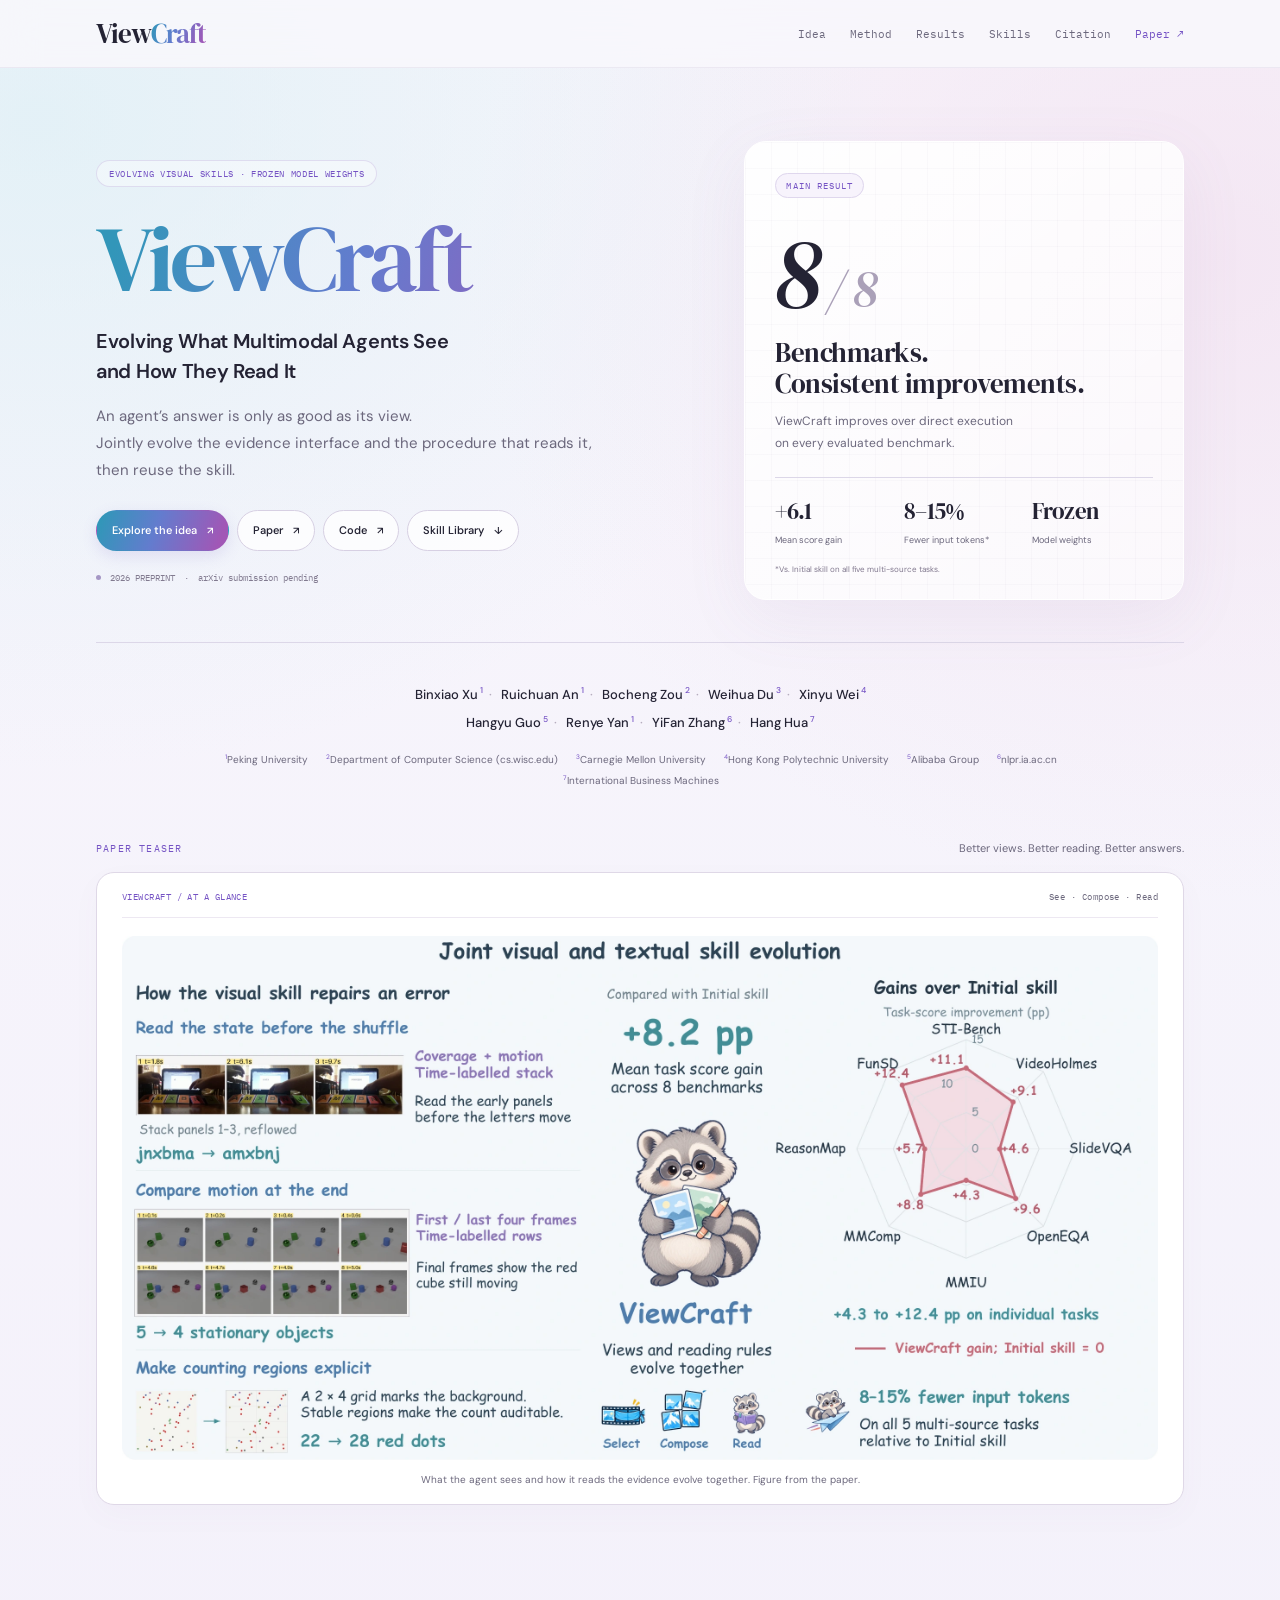
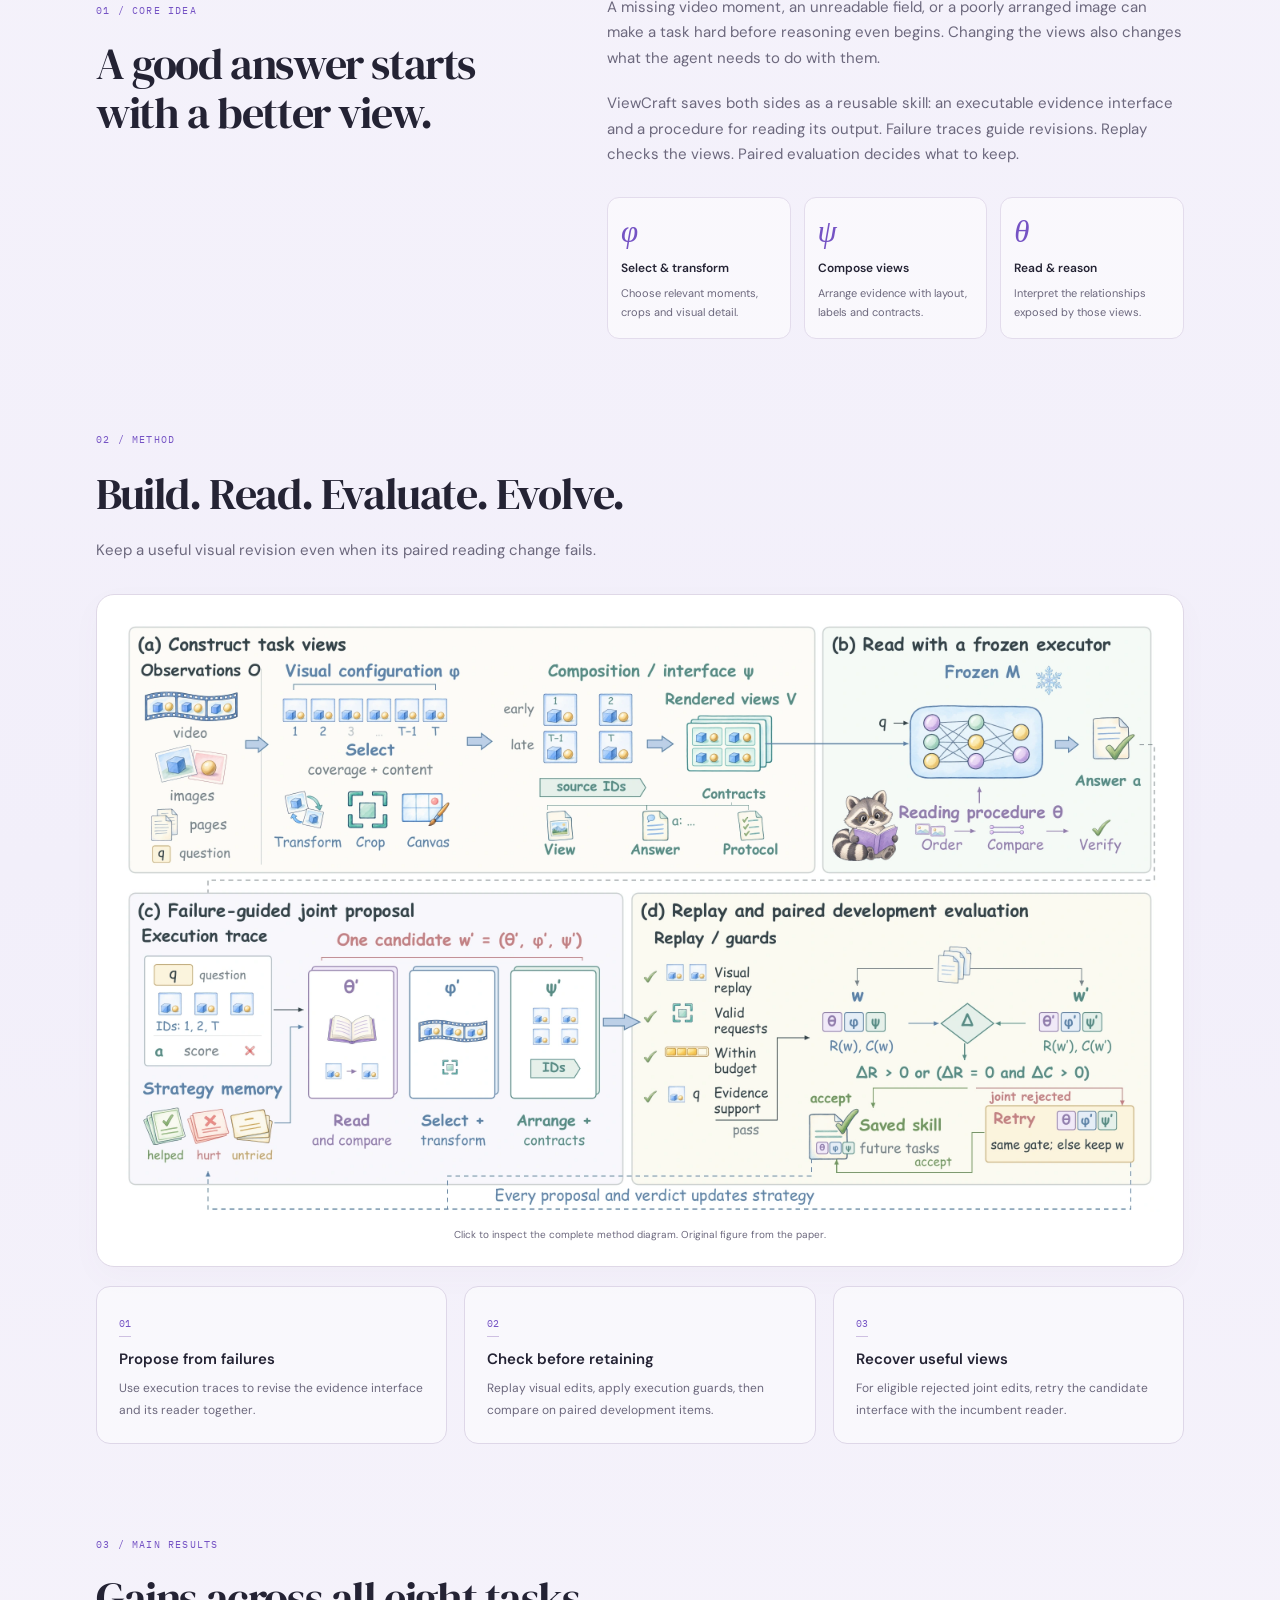
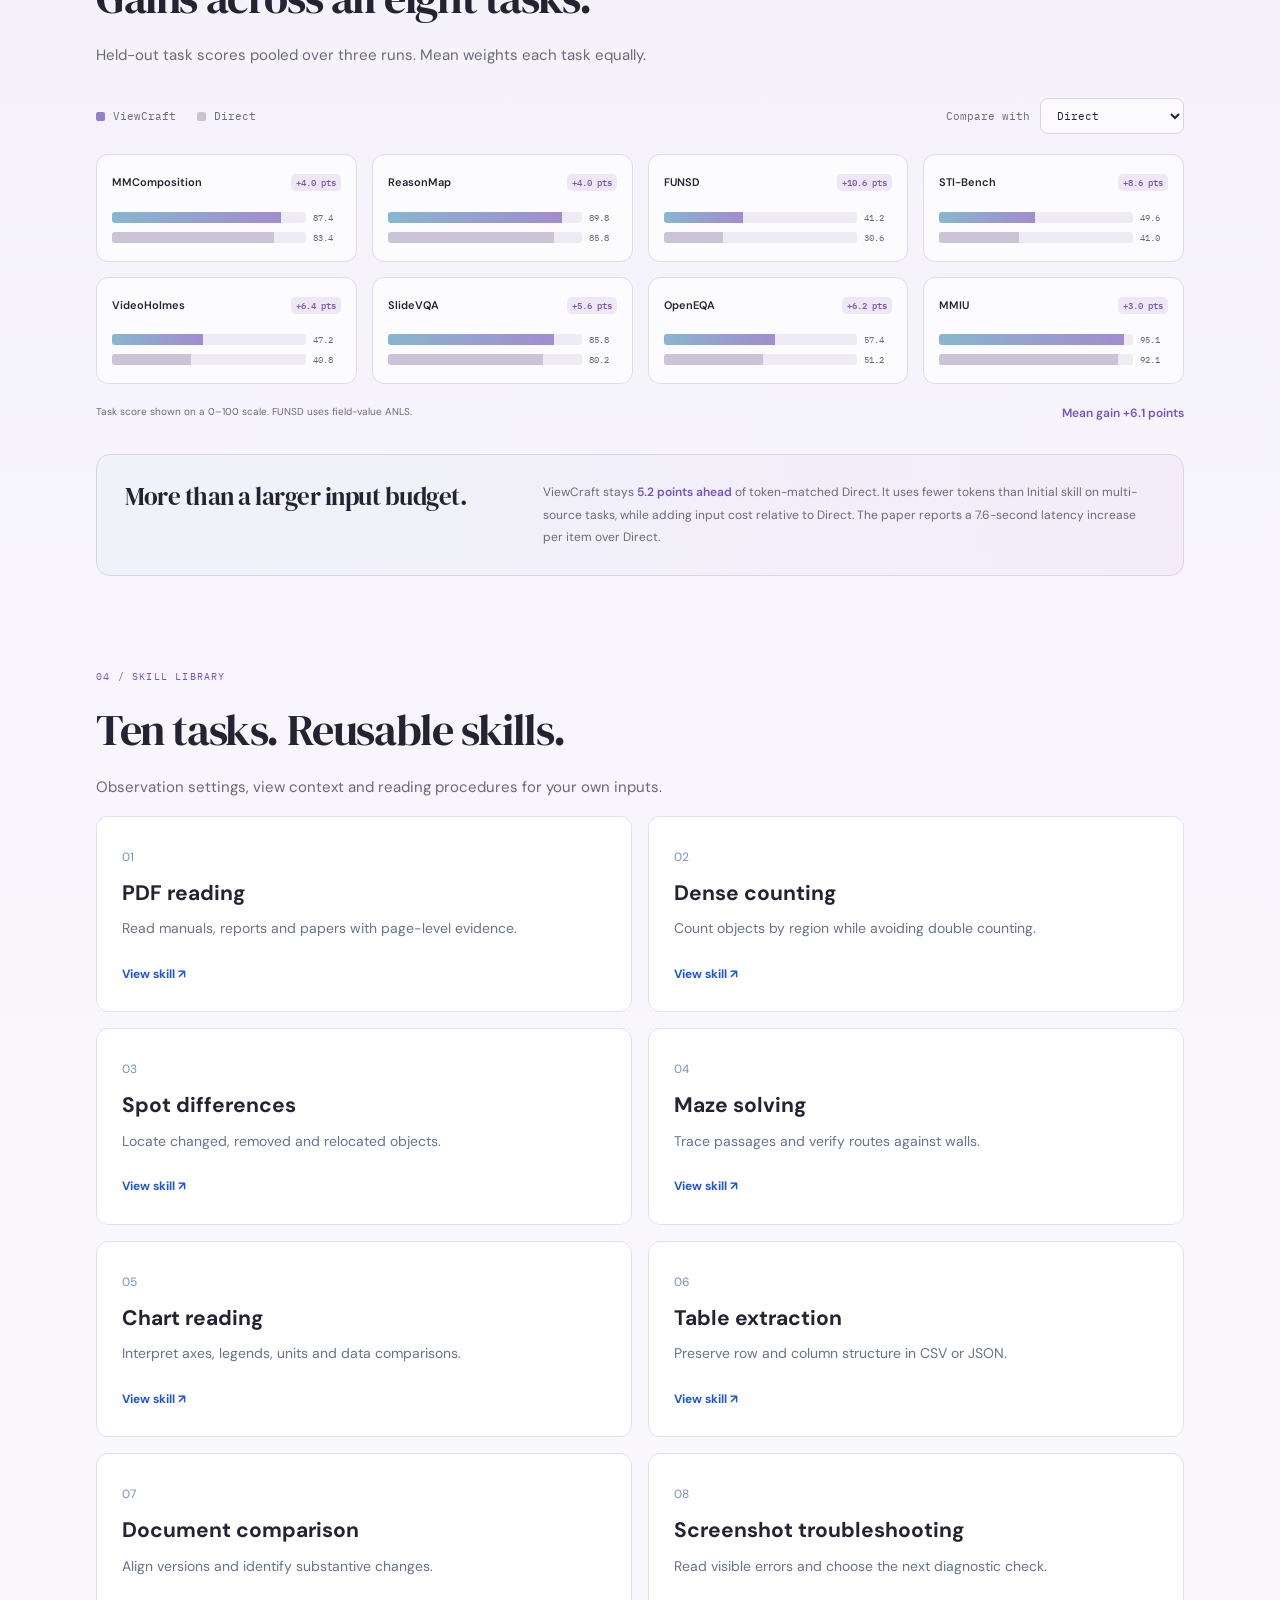
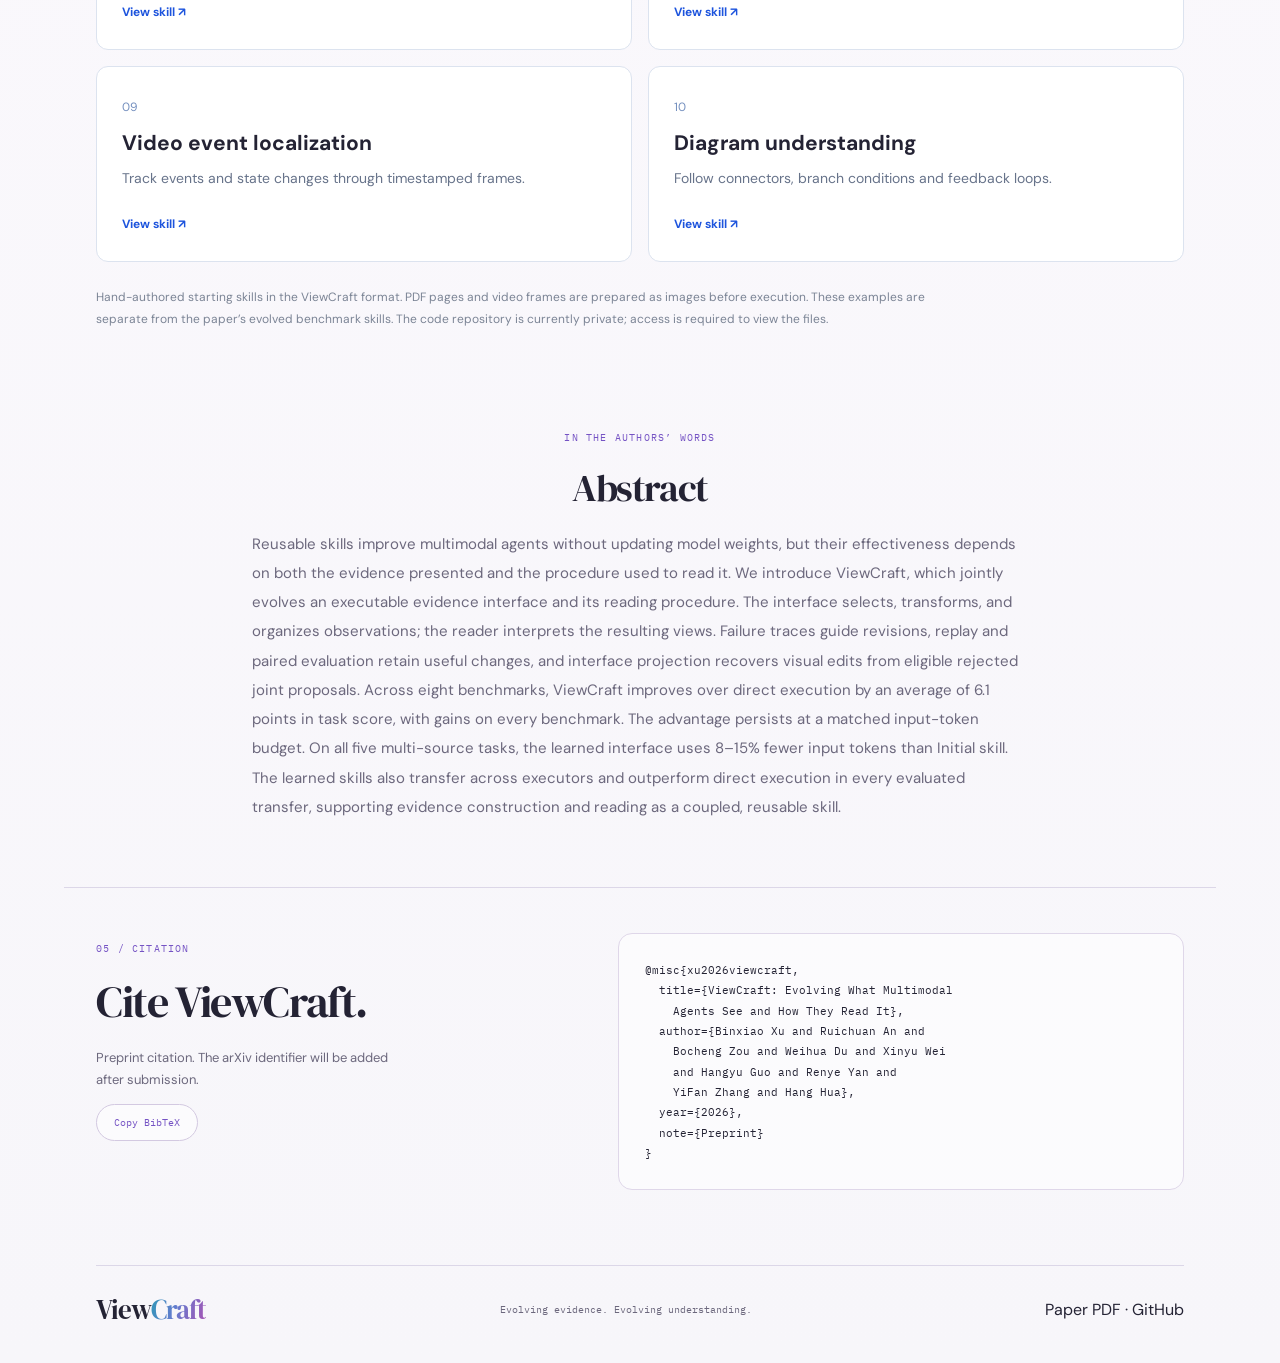
==== website/index.html @ 78773e45 "Refresh project presentation and curate the practical skill library" ====
<!doctype html>
<html lang="en">
<head>
<meta charset="utf-8"><meta name="viewport" content="width=device-width,initial-scale=1">
<title>ViewCraft · Evolving what agents see</title>
<meta name="description" content="ViewCraft jointly evolves visual evidence interfaces and reading procedures for multimodal agents, without updating model weights.">
<link rel="icon" href="data:image/svg+xml,%3Csvg xmlns='http://www.w3.org/2000/svg' viewBox='0 0 64 64'%3E%3Crect width='64' height='64' rx='16' fill='%231d54dd'/%3E%3Cpath d='M15 20l17 27 17-27M23 20l9 14 9-14' fill='none' stroke='white' stroke-width='5'/%3E%3C/svg%3E">
<link rel="stylesheet" href="style.css">
<link rel="canonical" href="https://little-fridge.github.io/ViewCraft-page/">
<meta property="og:title" content="ViewCraft: Evolving What Multimodal Agents See and How They Read It">
<meta property="og:description" content="Jointly evolve visual evidence and reading procedures for frozen multimodal agents.">
<meta property="og:image" content="https://little-fridge.github.io/ViewCraft-page/assets/overview.webp">
</head>
<body>
<header><div class="nav-inner"><a class="wordmark" href="#" aria-label="ViewCraft home">View<span>Craft</span></a><nav aria-label="Main navigation"><a href="#idea">Idea</a><a href="#method">Method</a><a href="#results">Results</a><a href="#skills">Skills</a><a href="#citation">Citation</a><a class="nav-paper" href="assets/ViewCraft.pdf">Paper ↗</a></nav></div></header>
<main>
<section class="hero">
<div class="hero-grid"><div class="hero-intro">
<div class="hero-tag">EVOLVING VISUAL SKILLS · FROZEN MODEL WEIGHTS</div>
<h1>ViewCraft</h1>
<p class="hero-title">Evolving What Multimodal Agents See<br> and How They Read It</p>
<p class="hero-copy">An agent’s answer is only as good as its view.<br> Jointly evolve the evidence interface and the procedure that reads it, then reuse the skill.</p>
<div class="actions"><a class="primary" href="#idea">Explore the idea <span>↗</span></a><a href="assets/ViewCraft.pdf">Paper <span>↗</span></a><a href="https://github.com/Little-Fridge/ViewCraft">Code <span>↗</span></a><a href="#skills">Skill Library <span>↓</span></a></div>
<div class="preprint-note"><span></span> 2026 PREPRINT <i>·</i> arXiv submission pending</div>
</div><aside class="hero-result" aria-label="Main result">
<span class="result-pill">MAIN RESULT</span><div class="big-result">8<span>/ 8</span></div><h2>Benchmarks.<br> Consistent improvements.</h2><p>ViewCraft improves over direct execution<br> on every evaluated benchmark.</p><div class="hero-stats"><div><strong>+6.1</strong><span>Mean score gain</span></div><div><strong>8–15%</strong><span>Fewer input tokens*</span></div><div><strong>Frozen</strong><span>Model weights</span></div></div><small>*Vs. Initial skill on all five multi-source tasks.</small></aside></div>
<div class="author-block"><div class="authors">Binxiao Xu<sup>1</sup><span>·</span> Ruichuan An<sup>1</sup><span>·</span> Bocheng Zou<sup>2</sup><span>·</span> Weihua Du<sup>3</sup><span>·</span> Xinyu Wei<sup>4</sup><br> Hangyu Guo<sup>5</sup><span>·</span> Renye Yan<sup>1</sup><span>·</span> YiFan Zhang<sup>6</sup><span>·</span> Hang Hua<sup>7</sup></div>
<div class="affiliations"><span><sup>1</sup>Peking University</span><span><sup>2</sup>Department of Computer Science (cs.wisc.edu)</span><span><sup>3</sup>Carnegie Mellon University</span><span><sup>4</sup>Hong Kong Polytechnic University</span><span><sup>5</sup>Alibaba Group</span><span><sup>6</sup>nlpr.ia.ac.cn</span><span><sup>7</sup>International Business Machines</span></div>
</div>
<div class="teaser-heading"><span class="eyebrow">PAPER TEASER</span><span>Better views. Better reading. Better answers.</span></div>
<figure class="hero-figure"><div class="figure-bar"><span class="figure-label">VIEWCRAFT / AT A GLANCE</span><span>See · Compose · Read</span></div><img src="assets/overview.webp" width="2400" height="1214" alt="ViewCraft overview: temporal frame selection, motion comparison and counting grids, with gains across eight benchmarks"><figcaption>What the agent sees and how it reads the evidence evolve together. Figure from the paper.</figcaption></figure>
</section>
<section id="idea" class="idea section"><div class="section-heading"><span class="eyebrow">01 / Core idea</span><h2>A good answer starts<br> with a better view.</h2></div><div class="idea-body"><p>A missing video moment, an unreadable field, or a poorly arranged image can make a task hard before reasoning even begins. Changing the views also changes what the agent needs to do with them.</p><p>ViewCraft saves both sides as a reusable skill: an executable evidence interface and a procedure for reading its output. Failure traces guide revisions. Replay checks the views. Paired evaluation decides what to keep.</p><div class="components"><div><b>φ</b><h3>Select & transform</h3><p>Choose relevant moments, crops and visual detail.</p></div><div><b>ψ</b><h3>Compose views</h3><p>Arrange evidence with layout, labels and contracts.</p></div><div><b>θ</b><h3>Read & reason</h3><p>Interpret the relationships exposed by those views.</p></div></div></div></section>
<section id="method" class="section method"><div class="section-heading"><span class="eyebrow">02 / Method</span><h2>Build. Read. Evaluate. Evolve.</h2><p>Keep a useful visual revision even when its paired reading change fails.</p></div><figure class="paper-figure"><a href="assets/method.webp" target="_blank" rel="noopener" aria-label="Open method diagram at full resolution"><img loading="lazy" src="assets/method.webp" alt="ViewCraft pipeline: evidence construction, frozen executor, failure-guided proposals, replay screening, paired evaluation and interface projection"></a><figcaption>Click to inspect the complete method diagram. Original figure from the paper.</figcaption></figure><div class="method-notes"><div><span>01</span><h3>Propose from failures</h3><p>Use execution traces to revise the evidence interface and its reader together.</p></div><div><span>02</span><h3>Check before retaining</h3><p>Replay visual edits, apply execution guards, then compare on paired development items.</p></div><div><span>03</span><h3>Recover useful views</h3><p>For eligible rejected joint edits, retry the candidate interface with the incumbent reader.</p></div></div></section>
<section id="results" class="results section"><div class="section-heading"><span class="eyebrow">03 / Main results</span><h2>Gains across all eight tasks.</h2><p>Held-out task scores pooled over three runs. Mean weights each task equally.</p></div><div class="result-toolbar"><div class="legend"><span class="blue"></span>ViewCraft<span class="gray"></span><span id="legend-baseline">Direct</span></div><label>Compare with <select id="baseline"><option value="direct">Direct</option><option value="initial">Initial skill</option><option value="text">Text-only</option><option value="interface">Interface-only</option></select></label></div><div id="chart" class="chart" aria-label="Benchmark task-score comparison"></div><div class="results-foot"><span>Task score shown on a 0–100 scale. FUNSD uses field-value ANLS.</span><strong id="mean-gain">Mean gain +6.1 points</strong></div><div class="takeaway"><h3>More than a larger input budget.</h3><p>ViewCraft stays <b>5.2 points ahead</b> of token-matched Direct. It uses fewer tokens than Initial skill on multi-source tasks, while adding input cost relative to Direct. The paper reports a 7.6-second latency increase per item over Direct.</p></div></section>
<section id="skills" class="section"><div class="section-heading"><span class="eyebrow">04 / Skill library</span><h2>Ten tasks. Reusable skills.</h2><p>Observation settings, view context and reading procedures for your own inputs.</p></div><div class="skill-grid"><a class="skill-card" href="https://github.com/Little-Fridge/ViewCraft/tree/main/skill-library/pdf-reading"><span>01</span><h3>PDF reading</h3><p>Read manuals, reports and papers with page-level evidence.</p><b>View skill ↗</b></a><a class="skill-card" href="https://github.com/Little-Fridge/ViewCraft/tree/main/skill-library/dense-counting"><span>02</span><h3>Dense counting</h3><p>Count objects by region while avoiding double counting.</p><b>View skill ↗</b></a><a class="skill-card" href="https://github.com/Little-Fridge/ViewCraft/tree/main/skill-library/spot-differences"><span>03</span><h3>Spot differences</h3><p>Locate changed, removed and relocated objects.</p><b>View skill ↗</b></a><a class="skill-card" href="https://github.com/Little-Fridge/ViewCraft/tree/main/skill-library/maze-solving"><span>04</span><h3>Maze solving</h3><p>Trace passages and verify routes against walls.</p><b>View skill ↗</b></a><a class="skill-card" href="https://github.com/Little-Fridge/ViewCraft/tree/main/skill-library/chart-reading"><span>05</span><h3>Chart reading</h3><p>Interpret axes, legends, units and data comparisons.</p><b>View skill ↗</b></a><a class="skill-card" href="https://github.com/Little-Fridge/ViewCraft/tree/main/skill-library/table-extraction"><span>06</span><h3>Table extraction</h3><p>Preserve row and column structure in CSV or JSON.</p><b>View skill ↗</b></a><a class="skill-card" href="https://github.com/Little-Fridge/ViewCraft/tree/main/skill-library/document-comparison"><span>07</span><h3>Document comparison</h3><p>Align versions and identify substantive changes.</p><b>View skill ↗</b></a><a class="skill-card" href="https://github.com/Little-Fridge/ViewCraft/tree/main/skill-library/screenshot-troubleshooting"><span>08</span><h3>Screenshot troubleshooting</h3><p>Read visible errors and choose the next diagnostic check.</p><b>View skill ↗</b></a><a class="skill-card" href="https://github.com/Little-Fridge/ViewCraft/tree/main/skill-library/video-event-localization"><span>09</span><h3>Video event localization</h3><p>Track events and state changes through timestamped frames.</p><b>View skill ↗</b></a><a class="skill-card" href="https://github.com/Little-Fridge/ViewCraft/tree/main/skill-library/diagram-understanding"><span>10</span><h3>Diagram understanding</h3><p>Follow connectors, branch conditions and feedback loops.</p><b>View skill ↗</b></a></div><p class="library-note">Hand-authored starting skills in the ViewCraft format. PDF pages and video frames are prepared as images before execution. These examples are separate from the paper’s evolved benchmark skills. The code repository is currently private; access is required to view the files.</p></section>
<section class="abstract-section section"><span class="eyebrow">In the authors’ words</span><h2>Abstract</h2><p>Reusable skills improve multimodal agents without updating model weights, but their effectiveness depends on both the evidence presented and the procedure used to read it. We introduce ViewCraft, which jointly evolves an executable evidence interface and its reading procedure. The interface selects, transforms, and organizes observations; the reader interprets the resulting views. Failure traces guide revisions, replay and paired evaluation retain useful changes, and interface projection recovers visual edits from eligible rejected joint proposals. Across eight benchmarks, ViewCraft improves over direct execution by an average of 6.1 points in task score, with gains on every benchmark. The advantage persists at a matched input-token budget. On all five multi-source tasks, the learned interface uses 8–15% fewer input tokens than Initial skill. The learned skills also transfer across executors and outperform direct execution in every evaluated transfer, supporting evidence construction and reading as a coupled, reusable skill.</p></section>
<section id="citation" class="citation section"><div><span class="eyebrow">05 / Citation</span><h2>Cite ViewCraft.</h2><p>Preprint citation. The arXiv identifier will be added after submission.</p><button id="copy-citation">Copy BibTeX</button><span id="copy-status" role="status"></span></div><pre id="bibtex">@misc{xu2026viewcraft,
  title={ViewCraft: Evolving What Multimodal
    Agents See and How They Read It},
  author={Binxiao Xu and Ruichuan An and
    Bocheng Zou and Weihua Du and Xinyu Wei
    and Hangyu Guo and Renye Yan and
    YiFan Zhang and Hang Hua},
  year={2026},
  note={Preprint}
}</pre></section>
</main><footer><a class="wordmark" href="#">View<span>Craft</span></a><p>Evolving evidence. Evolving understanding.</p><div><a href="assets/ViewCraft.pdf">Paper PDF</a> · <a href="https://github.com/Little-Fridge/ViewCraft">GitHub</a></div></footer>
<script src="script.js"></script>
</body></html>
---- website/style.css ----
@import url('https://fonts.googleapis.com/css2?family=DM+Sans:wght@400;450;500;550;600;650;700&family=DM+Serif+Display:ital@0;1&family=IBM+Plex+Mono:wght@400;500&display=swap');
:root{--ink:#242334;--muted:#6c687d;--blue:#7553c4;--line:#dcd7e8;--teal:#347d76;--serif:'DM Serif Display',Georgia,serif;--mono:'IBM Plex Mono',monospace;--gradient:linear-gradient(110deg,#3296b9 5%,#637cce 45%,#a157b6 92%)}
*{box-sizing:border-box}html{scroll-behavior:smooth;scroll-padding-top:95px}body{margin:0;color:var(--ink);font-family:'DM Sans',sans-serif;font-size:16px;line-height:1.7;background:radial-gradient(ellipse 850px 650px at 3% 120px,#dceff5bb,transparent),radial-gradient(ellipse 750px 640px at 95% 260px,#f2e1f0bb,transparent),linear-gradient(180deg,#f8f6fc,#f2effa 40%,#faf8fc 75%,#f7f6fa)}a{color:inherit;text-decoration:none}button,select{font:inherit}a,button,select{-webkit-tap-highlight-color:transparent}a:focus-visible,button:focus-visible,select:focus-visible{outline:3px solid #7553c4;outline-offset:5px}header{position:sticky;top:0;z-index:10;border-bottom:1px solid #dcd7e875;background:#f9f7fcdd;backdrop-filter:blur(18px)}.nav-inner{max-width:1152px;padding:15px 32px;margin:auto;display:flex;align-items:center;justify-content:space-between}.wordmark{font:27px var(--serif);letter-spacing:-1px;white-space:nowrap}.wordmark span{background:var(--gradient);background-clip:text;-webkit-background-clip:text;color:transparent}nav{display:flex;gap:24px;font:11px var(--mono);color:var(--muted)}nav a:hover{color:var(--blue)}.nav-paper{color:var(--blue)}main{max-width:1152px;margin:auto}.hero{padding:73px 32px 0}.hero-grid{display:grid;grid-template-columns:1.35fr 1fr;align-items:center;gap:55px}.hero-tag,.eyebrow,.label{font:10px var(--mono);letter-spacing:.12em;color:var(--blue);text-transform:uppercase}.hero-tag{display:inline-block;border:1px solid #baa9d958;border-radius:20px;padding:7px 12px;background:#fff6;letter-spacing:.075em;font-size:9px}h1{font:clamp(67px,7.3vw,101px)/1.04 var(--serif);letter-spacing:-4px;margin:23px 0 19px;background:var(--gradient);background-clip:text;-webkit-background-clip:text;color:transparent}h2{font-family:var(--serif);font-weight:400;line-height:1.13;font-size:44px;letter-spacing:-1.4px;margin:17px 0 20px}h3{line-height:1.35}.hero-title{font-size:20px;font-weight:600;line-height:1.5;margin:0 0 17px;letter-spacing:-.3px}.hero-copy{color:var(--muted);font-size:15px;line-height:1.8;margin:0;max-width:520px}.actions{display:flex;gap:8px;flex-wrap:wrap;margin:26px 0 21px}.actions>*{display:flex;align-items:center;gap:10px;font-size:11px;font-weight:550;padding:10px 15px;border:1px solid #d7d0e3;border-radius:30px;background:#fffc;transition:transform .2s,box-shadow .2s}.actions>a:hover{transform:translateY(-2px);box-shadow:0 5px 16px #71618b15}.actions .primary{background:var(--gradient);color:white;border-color:transparent;box-shadow:0 5px 15px #7b6ac729}.actions span{font-size:10px}.actions button:disabled{background:#302d3b;color:#e3dfe8;border-color:#302d3b;cursor:default}.actions button span{color:#b9b2c5;font-size:9px}.preprint-note{font:9px var(--mono);color:#827b90;display:flex;gap:9px;align-items:center}.preprint-note>span{width:5px;height:5px;border-radius:50%;background:#a597c5}.preprint-note i{font-style:normal}.hero-result{border:1px solid #fff;border-radius:22px;background:linear-gradient(145deg,#fffffff5,#ffffffa3);box-shadow:0 18px 65px #8871a514;padding:28px 30px 22px;position:relative;overflow:hidden}.hero-result:before{content:'';position:absolute;inset:0;background-image:linear-gradient(#85789909 1px,transparent 1px),linear-gradient(90deg,#85789909 1px,transparent 1px);background-size:26px 26px;pointer-events:none}.hero-result>*{position:relative}.result-pill{font:9px var(--mono);letter-spacing:.12em;border:1px solid #dfd7ed;border-radius:20px;padding:6px 10px;color:var(--blue);background:#f7f3fc}.big-result{font:italic 100px/1 var(--serif);letter-spacing:-7px;margin:25px 0 15px}.big-result span{font-size:53px;color:#aaa0b8;letter-spacing:-3px;margin-left:10px}.hero-result h2{font:400 27px/1.15 var(--serif);letter-spacing:-.5px;margin:0 0 12px}.hero-result>p{font-size:12px;line-height:1.8;color:var(--muted);margin:0 0 23px}.hero-stats{display:grid;grid-template-columns:repeat(3,1fr);border-top:1px solid var(--line);padding-top:17px;gap:8px}.hero-stats strong{display:block;font:23px var(--serif);letter-spacing:-.7px}.hero-stats span{font-size:9px;color:var(--muted);display:block;margin-top:7px;line-height:1.4}.hero-result small{display:block;color:#81788e;font-size:8px;margin-top:16px}.author-block{padding:38px 10px 26px;margin-top:42px;border-top:1px solid var(--line);text-align:center}.authors{font-size:13px;line-height:2.2;font-weight:500}.authors span{padding:0 6px;color:#b6adbf}.authors sup,sup{font-size:.65em;color:var(--blue);padding-left:2px}.affiliations{display:flex;justify-content:center;gap:3px 16px;flex-wrap:wrap;max-width:850px;margin:13px auto 0;font-size:10px;color:var(--muted);line-height:1.8}.teaser-heading{display:flex;justify-content:space-between;align-items:center;margin:23px 0 14px}.teaser-heading>span:last-child{font-size:11px;color:var(--muted)}figure{margin:0}.hero-figure,.paper-figure{background:#fff;border:1px solid #dfd8e7;border-radius:18px;padding:18px 25px 16px;box-shadow:0 10px 30px #77628708;overflow:hidden}.figure-bar{display:flex;justify-content:space-between;padding-bottom:15px;border-bottom:1px solid #ede8f2;font:9px var(--mono);letter-spacing:.05em;color:var(--muted)}.figure-label{color:var(--blue)}.hero-figure img{display:block;width:100%;height:auto;margin:18px 0 11px}figcaption{font-size:10px;line-height:1.7;color:var(--muted);text-align:center}.section{padding:85px 32px 0}.section-heading>p{font-size:15px;color:var(--muted);max-width:710px}.idea{display:grid;grid-template-columns:1fr 1.28fr;gap:60px;padding-top:90px}.idea-body>p{font-size:15px;color:var(--muted);margin:0 0 20px}.components{display:grid;grid-template-columns:repeat(3,1fr);gap:13px;margin-top:29px}.components>div{background:#ffffff8c;border:1px solid #e3dcec;border-radius:12px;padding:16px 13px}.components b{font:italic 31px Georgia,serif;color:var(--blue)}.components h3{font-size:12px;font-weight:600;margin:10px 0 8px}.components p{font-size:11px;color:var(--muted);line-height:1.75;margin:0}.paper-figure{margin-top:30px;padding:23px}.paper-figure img{display:block;width:100%;height:auto;margin-bottom:14px}.method-notes{display:grid;grid-template-columns:repeat(3,1fr);gap:17px;margin-top:19px}.method-notes>div{border:1px solid #ded7e8;border-radius:14px;background:#fff8;padding:21px 22px}.method-notes span{font:10px var(--mono);color:var(--blue);display:inline-block;border-bottom:1px solid #cec0e1;padding-bottom:6px}.method-notes h3{font-size:15px;font-weight:600;margin:12px 0 9px}.method-notes p{font-size:12px;line-height:1.8;color:var(--muted);margin:0}.result-toolbar{display:flex;align-items:center;justify-content:space-between;margin:30px 0 20px;font:11px var(--mono)}.legend{display:flex;align-items:center;gap:8px;color:var(--muted)}.legend .gray{margin-left:13px}.legend>span.blue,.legend>span.gray{width:9px;height:9px;background:#9481cb;border-radius:2px}.legend>span.gray{background:#c9c3d4}.result-toolbar label{display:flex;gap:10px;align-items:center;color:var(--muted)}.result-toolbar select{background:#fff9;color:var(--ink);border:1px solid #d9d1e6;padding:9px 12px;border-radius:8px;font-size:11px}.chart{display:grid;grid-template-columns:repeat(4,1fr);gap:15px}.chart-row{background:#ffffffb8;border:1px solid #e1daed;border-radius:12px;padding:18px 15px}.bar-title{display:flex;justify-content:space-between;gap:5px;align-items:center;font-size:11px;font-weight:600;margin-bottom:20px}.gain{font:9px var(--mono);font-weight:500;color:#7855a8;background:#eee7f6;border-radius:5px;padding:3px 5px;white-space:nowrap}.bar-line{display:grid;grid-template-columns:1fr 28px;gap:7px;align-items:center;font:9px var(--mono);color:var(--muted);margin-top:9px}.bar-track{height:11px;overflow:hidden;background:#efebf4;border-radius:3px}.bar-fill{height:100%;background:linear-gradient(90deg,#88b6cf,#a28ccf);transition:width .35s}.baseline-bar{background:#cbc4d7}.results-foot{display:flex;justify-content:space-between;gap:15px;margin-top:19px;color:var(--muted);font-size:10px}.results-foot strong{font-size:12px;color:var(--blue);white-space:nowrap;font-weight:600}.takeaway{display:grid;grid-template-columns:.75fr 1.25fr;gap:50px;border:1px solid #ded4e9;background:linear-gradient(110deg,#e5f1f566,#efe1f566);border-radius:14px;padding:26px 28px;margin-top:30px}.takeaway h3{font:25px/1.25 var(--serif);letter-spacing:-.5px;margin:0}.takeaway p{font-size:12px;color:var(--muted);margin:0;line-height:1.9}.takeaway b{color:var(--blue);font-weight:600}.case-section .section-heading{display:grid;grid-template-columns:1fr 1fr;column-gap:50px}.case-section .eyebrow{grid-column:1/-1}.case-section .section-heading>p{align-self:center}.case-explorer{background:#ffffffc9;border:1px solid #dfd7e9;border-radius:16px;overflow:hidden;margin-top:22px}[role=tablist]{display:flex;padding:0 20px;gap:10px;border-bottom:1px solid var(--line);overflow-x:auto}[role=tab]{font:10px var(--mono);white-space:nowrap;color:var(--muted);background:none;border:0;border-bottom:2px solid transparent;padding:19px 16px;cursor:pointer}[role=tab][aria-selected=true]{border-bottom-color:var(--blue);color:var(--blue);background:#f3eef987}[role=tabpanel]{display:grid;grid-template-columns:1.1fr 1fr;min-height:430px}.case-visual{display:flex;align-items:center;justify-content:center;padding:30px;border-right:1px solid var(--line);background:#fff}.case-visual img{display:block;width:100%;max-height:390px;object-fit:contain}.case-story{padding:32px}.case-story h3{font:27px/1.2 var(--serif);letter-spacing:-.6px;margin:11px 0 23px}.case-story dl{font-size:13px}.case-story dt{font-weight:600;color:var(--blue);margin-top:15px}.case-story dd{margin:3px 0;color:var(--muted)}.answer{display:flex;gap:30px;border-top:1px solid var(--line);padding-top:18px;margin-top:20px}.answer span{display:block;font:9px var(--mono);color:var(--muted);margin-bottom:8px}.answer strong,.answer s{font-size:18px;line-height:1.4;display:block}.answer strong{color:var(--teal);font-weight:600}.answer s{color:#9a92a3;font-weight:400;text-decoration-thickness:1px}.case-source{font-size:9px;color:var(--muted);margin:20px 0 0}.abstract-section{max-width:840px;margin:auto;text-align:center;padding-top:80px}.abstract-section p{font-size:15px;line-height:1.95;color:var(--muted);text-align:left}.abstract-section h2{font-size:38px}.citation{display:grid;grid-template-columns:1fr 1.2fr;gap:50px;margin-top:65px;padding-top:45px;border-top:1px solid var(--line)}.citation p{color:var(--muted);font-size:13px;max-width:320px}.citation pre{font:11px/1.85 var(--mono);background:#fff9;border:1px solid #dfd7e9;border-radius:14px;padding:26px;margin:0;overflow-x:auto}.citation button{font:10px var(--mono);padding:11px 17px;border:1px solid #d3c9e1;border-radius:25px;background:#fff9;color:var(--blue);cursor:pointer}.citation button:hover{border-color:var(--blue)}#copy-status{font-size:11px;color:var(--teal);margin-left:10px}footer{max-width:1088px;margin:75px auto 0;padding:25px 0 35px;border-top:1px solid var(--line);display:flex;align-items:center;justify-content:space-between}footer p,footer>a:last-child{font:10px var(--mono);color:var(--muted)}
@media(max-width:1000px){.hero-grid{gap:30px;grid-template-columns:1.2fr 1fr}.hero-result{padding:25px}.hero-title{font-size:18px}.hero-copy{font-size:14px}.chart{grid-template-columns:repeat(2,1fr)}.idea{gap:35px}.components{gap:8px}.components>div{padding:13px 10px}.bar-title{font-size:12px}footer{margin-left:32px;margin-right:32px}}
@media(max-width:760px){.nav-inner{padding:14px 23px}nav{gap:18px;font-size:10px}nav a:nth-child(2),nav a:nth-child(5){display:none}.hero{padding:43px 23px 0}.hero-grid{grid-template-columns:1fr;gap:35px}.hero-intro{max-width:600px}h1{font-size:87px;margin-top:21px}.hero-title{font-size:21px}.hero-copy{font-size:15px}.hero-result{max-width:600px;padding:26px 30px}.big-result{font-size:83px;margin:20px 0 12px}.hero-result h2 br,.hero-result>p br{display:none}.hero-result h2{font-size:27px}.hero-stats strong{font-size:27px}.hero-stats span{font-size:10px}.hero-result small{font-size:9px}.author-block{margin-top:32px;padding:26px 0 16px}.section{padding:62px 23px 0}.idea{grid-template-columns:1fr;gap:15px}h2{font-size:38px}.idea h2 br{display:none}.components{gap:14px}.components>div{padding:18px}.method-notes{gap:11px}.method-notes>div{padding:17px 15px}.method-notes h3{font-size:13px}.method-notes p{font-size:11px}.case-section .section-heading{display:block}.case-story{padding:25px}.takeaway{gap:25px;padding:23px}.citation{grid-template-columns:1fr;gap:24px;margin-top:45px}.citation p{max-width:none}.citation pre{font-size:12px}.abstract-section{padding-top:60px}.abstract-section h2{font-size:36px}footer{margin:55px 23px 0}footer p{display:none}}
@media(max-width:480px){.wordmark{font-size:24px}nav{gap:16px;font-size:9px}nav a:nth-child(4){display:none}.hero-tag{font-size:8px;letter-spacing:.025em;padding:7px 10px}h1{font-size:75px;letter-spacing:-3.7px}.hero-title{font-size:18px}.hero-title br,.hero-copy br{display:none}.hero-copy{font-size:14px}.actions{gap:7px;margin-top:23px}.actions>*{padding:9px 13px;font-size:10px}.preprint-note{font-size:8px;gap:6px}.hero-result{padding:24px}.hero-stats strong{font-size:24px}.hero-stats span{font-size:9px}.authors{font-size:12px;line-height:2.2}.authors span{padding:0 3px}.affiliations{font-size:9px;gap:4px 12px}.teaser-heading{align-items:flex-start;gap:12px}.teaser-heading>span:last-child{font-size:9px;text-align:right;max-width:155px}.eyebrow{font-size:9px}.hero-figure{padding:14px 10px 12px;border-radius:12px}.figure-bar{font-size:7px;letter-spacing:0}.hero-figure figcaption,figcaption{font-size:9px}.hero-figure img{margin-top:12px}h2{font-size:35px;letter-spacing:-.9px}.section-heading>p,.idea-body>p{font-size:14px}.components{gap:8px}.components>div{padding:13px 10px}.components h3{font-size:11px}.components p{font-size:10px}.paper-figure{padding:12px;border-radius:12px}.method-notes{grid-template-columns:1fr}.method-notes>div{padding:20px 22px}.method-notes h3{font-size:15px}.method-notes p{font-size:12px}.method-notes span{float:left;margin:2px 16px 36px 0}.method-notes h3{margin:0 0 7px}.result-toolbar{font-size:9px;gap:10px}.result-toolbar label{font-size:0;gap:0}.result-toolbar select{font-size:10px;padding:7px 8px;max-width:125px}.legend{gap:5px}.legend .gray{margin-left:7px}.chart{gap:10px}.chart-row{padding:14px 11px}.bar-title{font-size:10px;display:block;margin-bottom:15px}.gain{display:inline-block;margin-top:8px;font-size:8px}.bar-track{height:9px}.bar-line{font-size:8px;gap:5px;grid-template-columns:1fr 25px}.results-foot{display:block;font-size:9px}.results-foot strong{display:block;margin-top:10px;font-size:12px}.takeaway{grid-template-columns:1fr;gap:14px}.takeaway h3{font-size:25px}[role=tablist]{padding:0 8px;gap:0}[role=tab]{font-size:9px;padding:17px 12px}[role=tabpanel]{grid-template-columns:1fr}.case-visual{padding:25px;border-right:0;border-bottom:1px solid var(--line);min-height:260px}.case-visual img{max-height:350px}.case-story{padding:24px}.case-story h3{font-size:26px}.abstract-section p{font-size:14px}.citation pre{font-size:9px;padding:20px}.citation{padding-top:35px}footer>a:last-child{font-size:9px}}
@media(prefers-reduced-motion:reduce){html{scroll-behavior:auto}*{transition:none!important}}

.skill-grid{display:grid;grid-template-columns:repeat(2,minmax(0,1fr));gap:16px}.skill-card{display:block;padding:25px;border:1px solid #dce3ef;border-radius:12px;background:white;text-decoration:none;color:inherit;transition:transform .15s,border-color .15s}.skill-card:hover{transform:translateY(-3px);border-color:#1d54dd}.skill-card>span{font-size:12px;color:#7590bf}.skill-card h3{font-size:21px;margin:10px 0}.skill-card p{font-size:14px;color:#67738a;line-height:1.7;margin:0 0 18px}.skill-card b{font-size:12px;color:#1d54dd}.library-note{font-size:12px;line-height:1.8;color:#7b8495;max-width:840px;margin-top:25px}@media(max-width:700px){.skill-grid{grid-template-columns:1fr}}
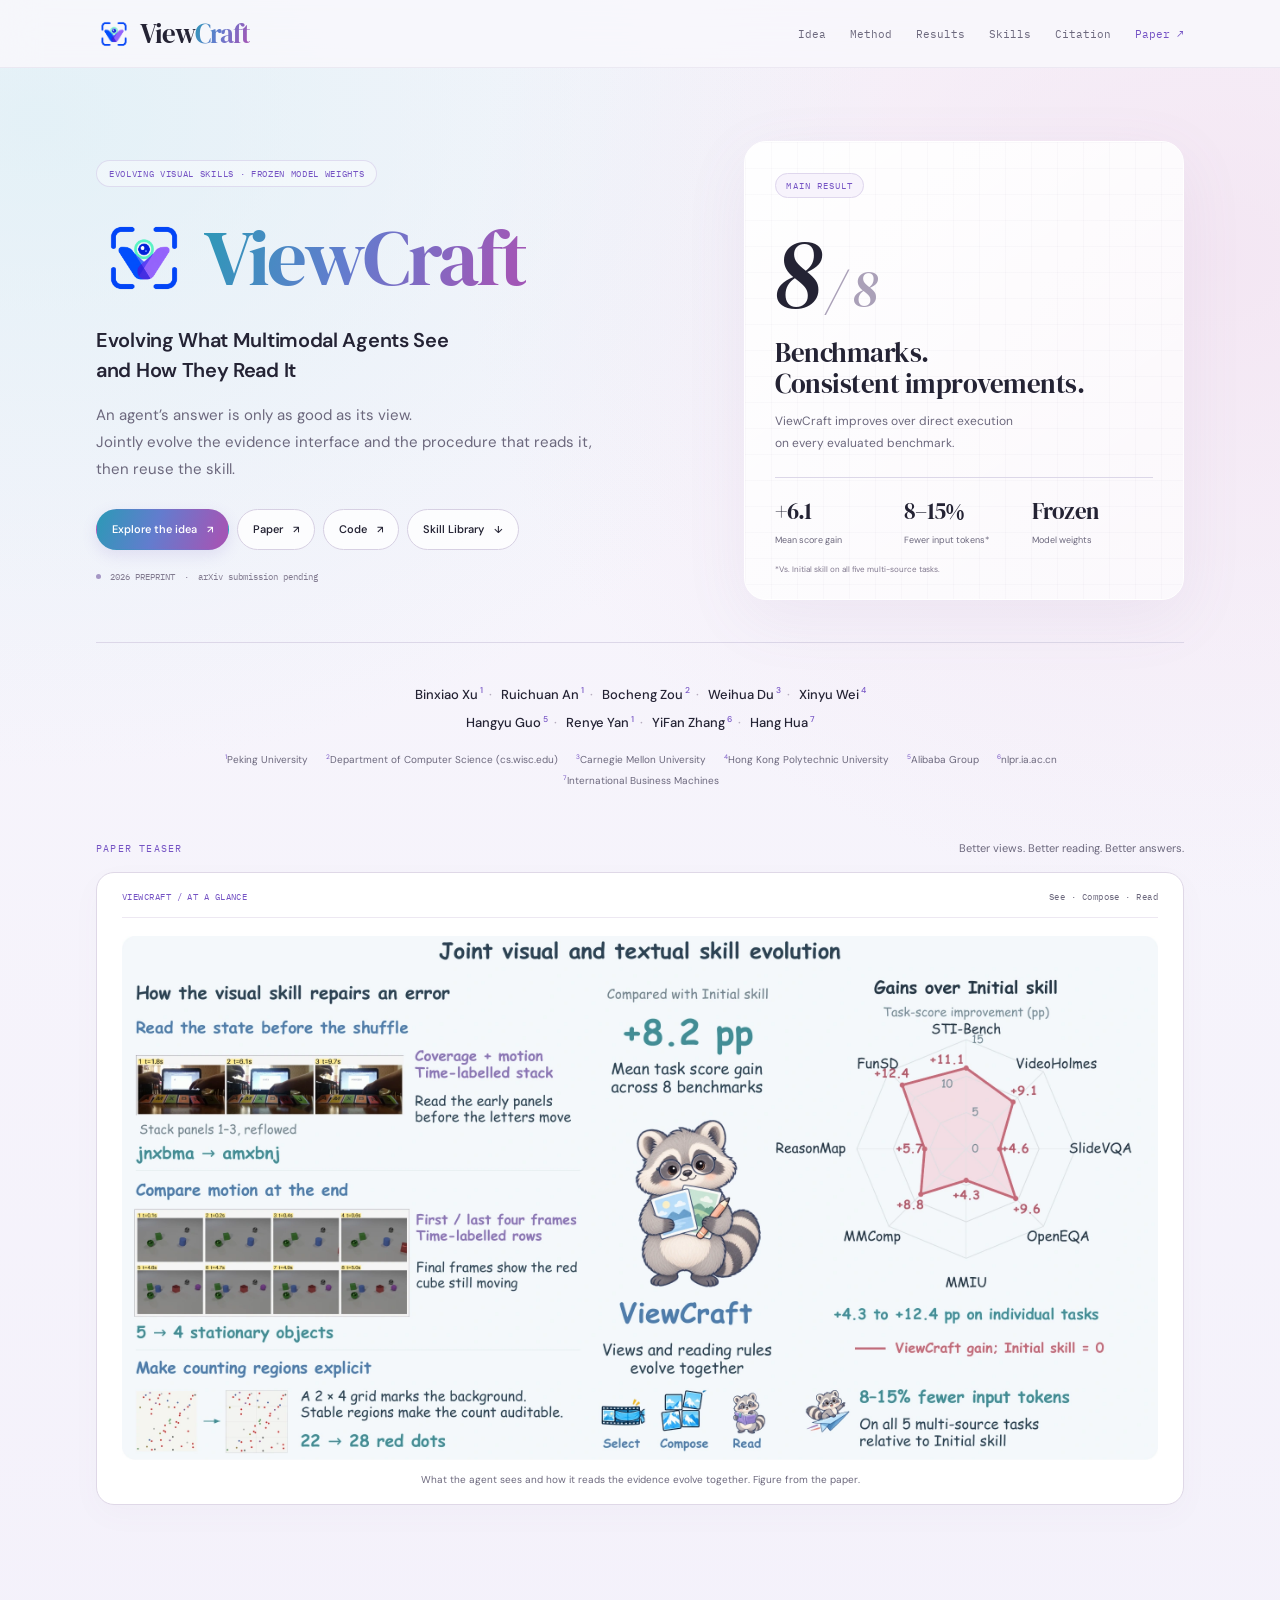
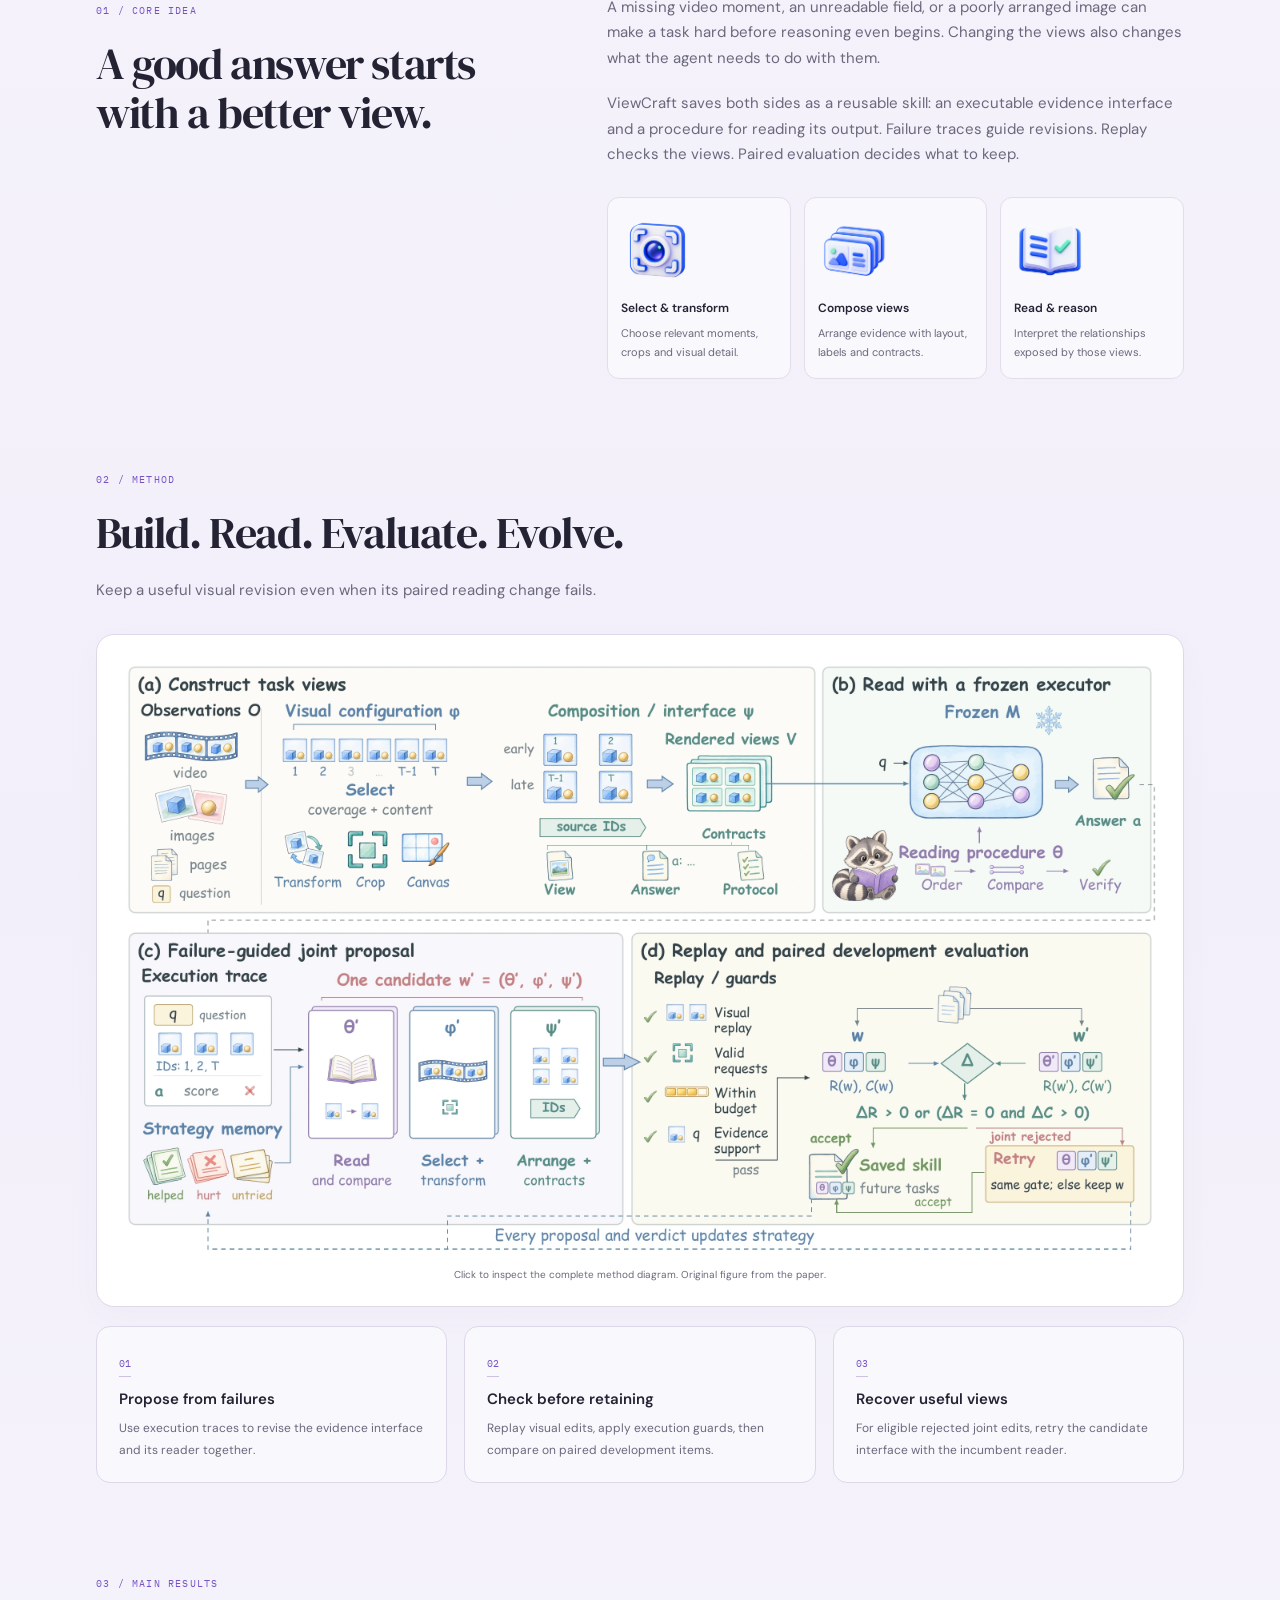
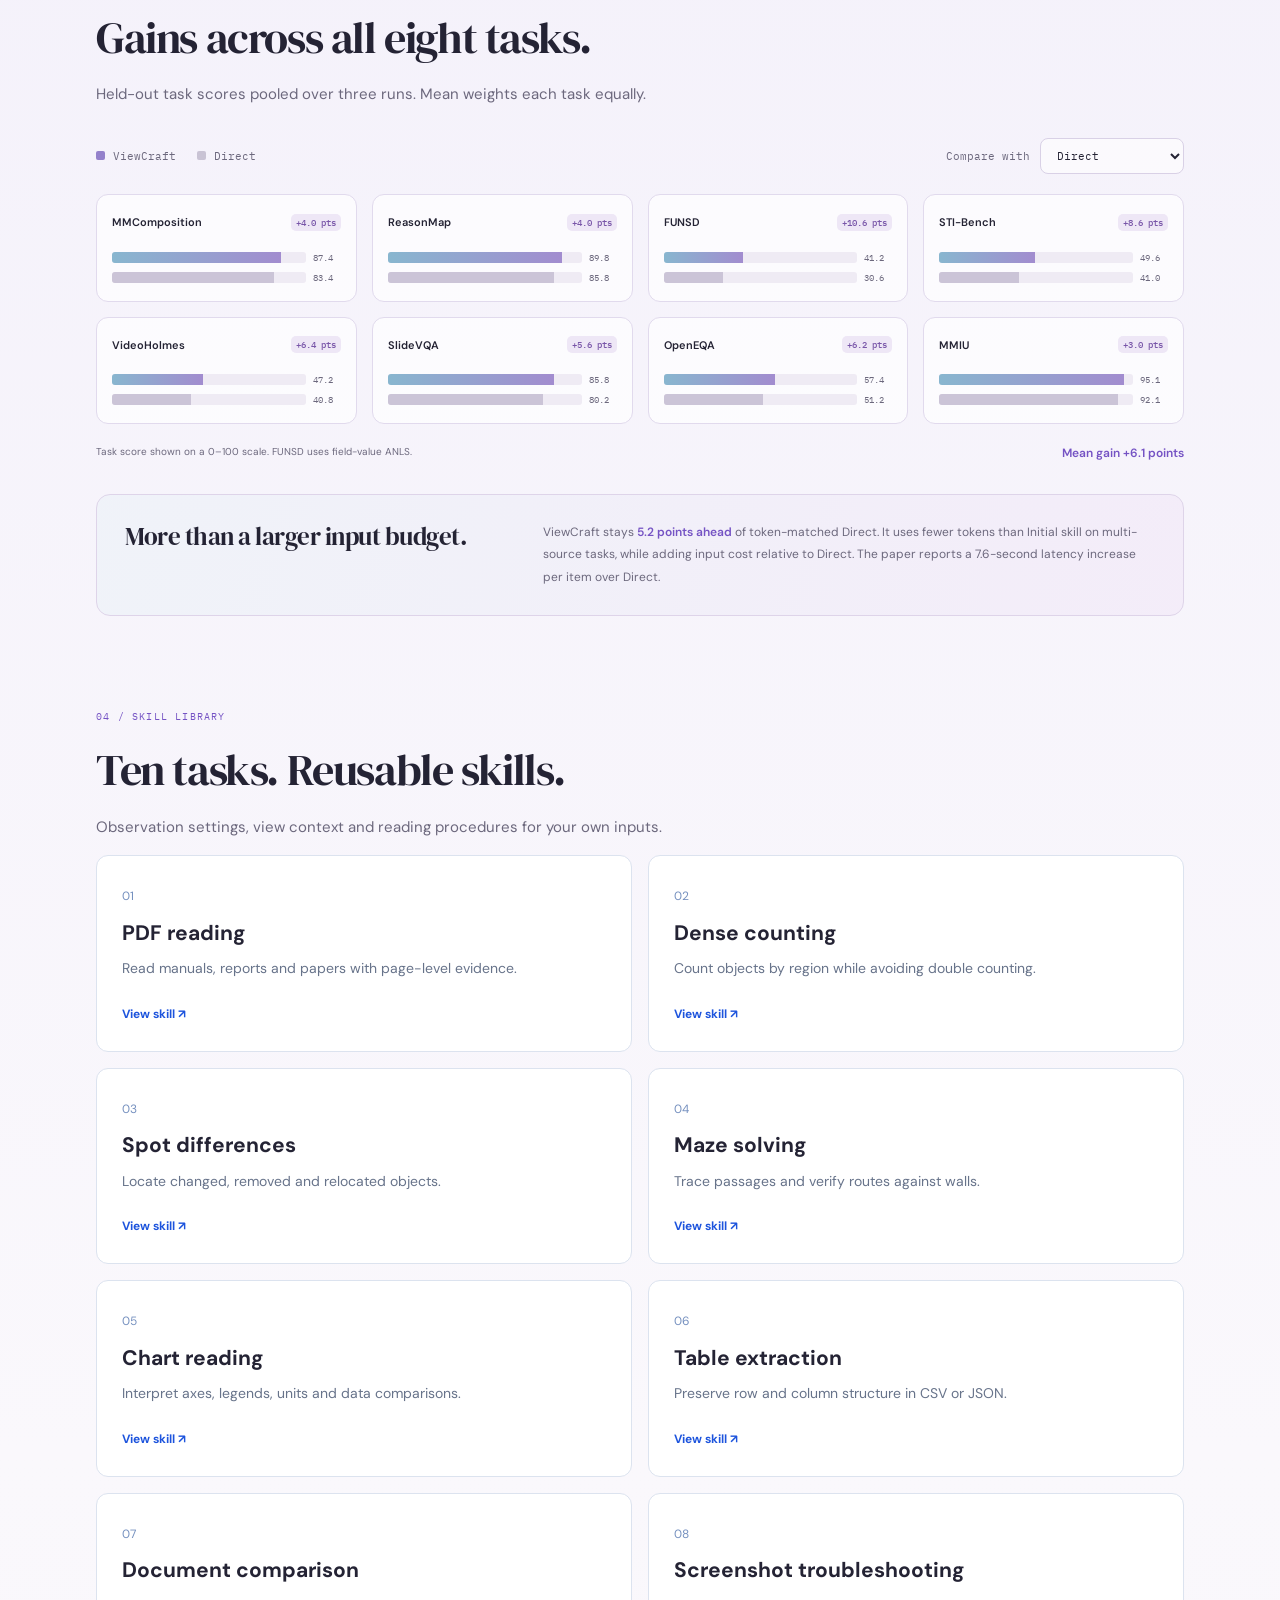
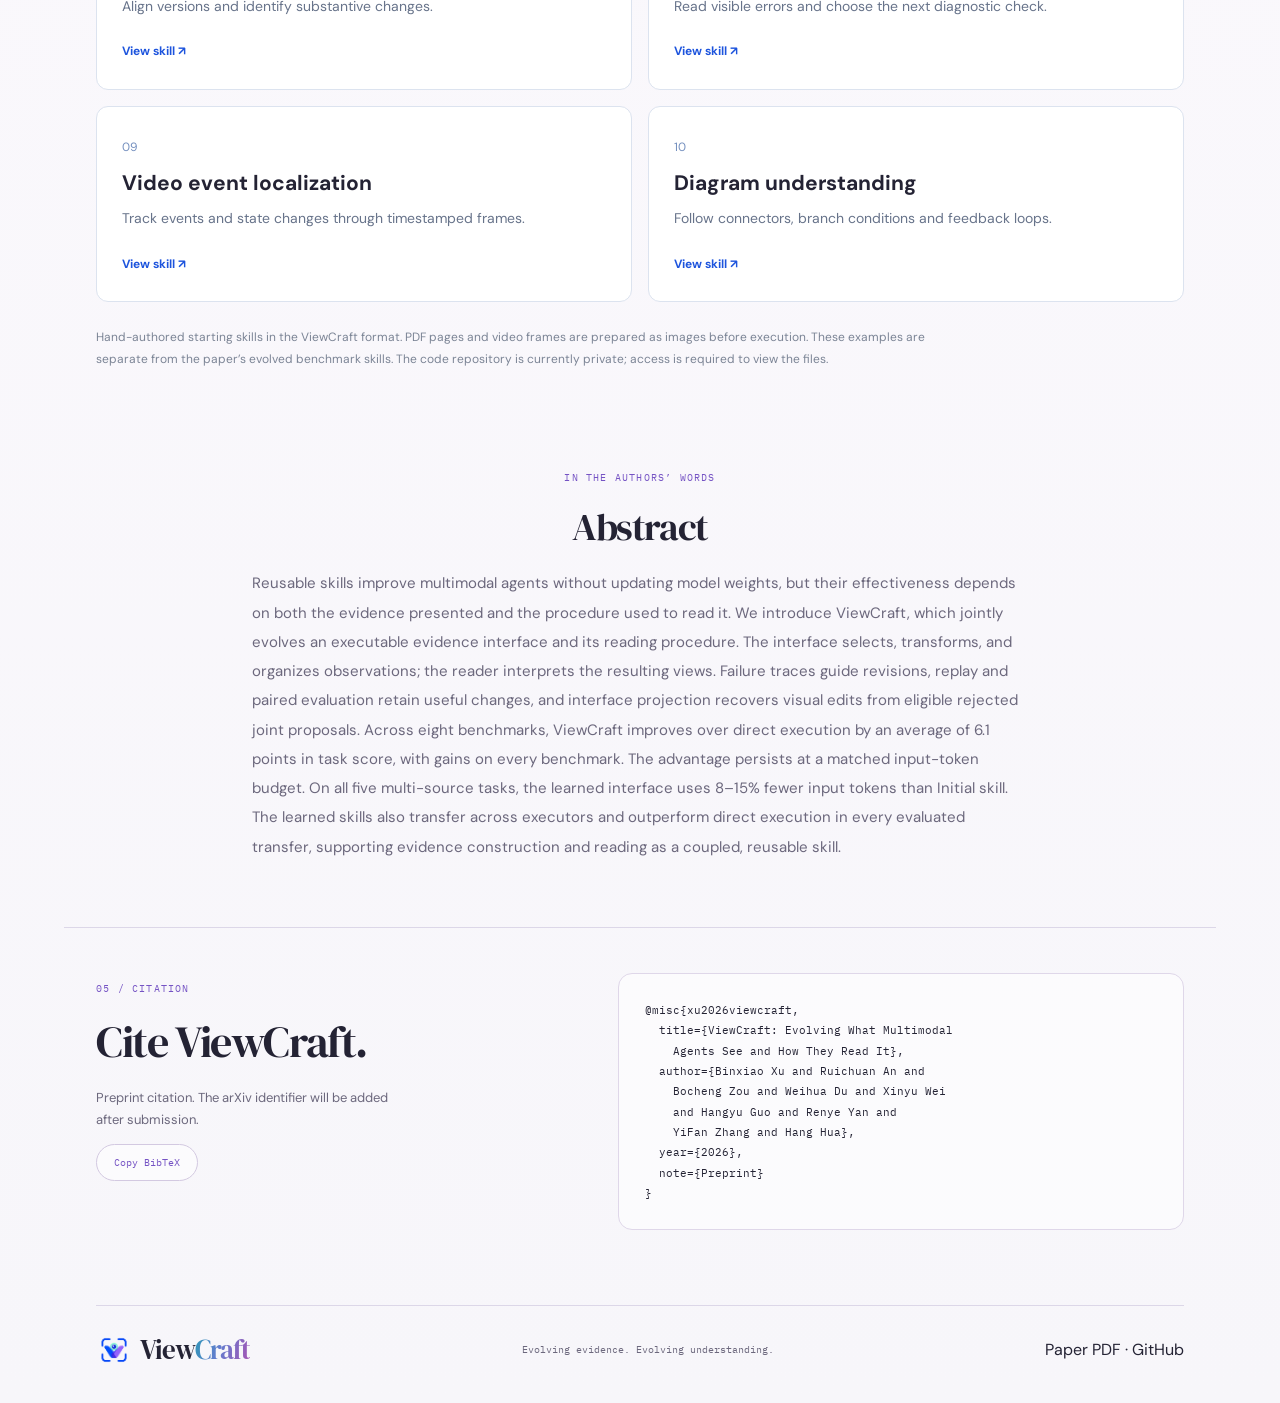
==== commit a6929052: "Remove internal release artifacts and add ViewCraft visual identity" ====
--- a/website/index.html
+++ b/website/index.html
@@ -4,20 +4,20 @@
 <meta charset="utf-8"><meta name="viewport" content="width=device-width,initial-scale=1">
 <title>ViewCraft · Evolving what agents see</title>
 <meta name="description" content="ViewCraft jointly evolves visual evidence interfaces and reading procedures for multimodal agents, without updating model weights.">
-<link rel="icon" href="data:image/svg+xml,%3Csvg xmlns='http://www.w3.org/2000/svg' viewBox='0 0 64 64'%3E%3Crect width='64' height='64' rx='16' fill='%231d54dd'/%3E%3Cpath d='M15 20l17 27 17-27M23 20l9 14 9-14' fill='none' stroke='white' stroke-width='5'/%3E%3C/svg%3E">
+<link rel="icon" type="image/png" href="assets/brand/viewcraft-mark.png">
 <link rel="stylesheet" href="style.css">
 <link rel="canonical" href="https://little-fridge.github.io/ViewCraft-page/">
 <meta property="og:title" content="ViewCraft: Evolving What Multimodal Agents See and How They Read It">
 <meta property="og:description" content="Jointly evolve visual evidence and reading procedures for frozen multimodal agents.">
-<meta property="og:image" content="https://little-fridge.github.io/ViewCraft-page/assets/overview.webp">
+<meta property="og:image" content="https://little-fridge.github.io/ViewCraft-page/assets/brand/viewcraft-banner.png">
 </head>
 <body>
-<header><div class="nav-inner"><a class="wordmark" href="#" aria-label="ViewCraft home">View<span>Craft</span></a><nav aria-label="Main navigation"><a href="#idea">Idea</a><a href="#method">Method</a><a href="#results">Results</a><a href="#skills">Skills</a><a href="#citation">Citation</a><a class="nav-paper" href="assets/ViewCraft.pdf">Paper ↗</a></nav></div></header>
+<header><div class="nav-inner"><a class="wordmark" href="#" aria-label="ViewCraft home"><img class="nav-mark" src="assets/brand/viewcraft-mark.png" alt="" width="36" height="36">View<span>Craft</span></a><nav aria-label="Main navigation"><a href="#idea">Idea</a><a href="#method">Method</a><a href="#results">Results</a><a href="#skills">Skills</a><a href="#citation">Citation</a><a class="nav-paper" href="assets/ViewCraft.pdf">Paper ↗</a></nav></div></header>
 <main>
 <section class="hero">
 <div class="hero-grid"><div class="hero-intro">
 <div class="hero-tag">EVOLVING VISUAL SKILLS · FROZEN MODEL WEIGHTS</div>
-<h1>ViewCraft</h1>
+<div class="hero-brand"><img src="assets/brand/viewcraft-mark.png" alt="" width="96" height="96"><h1>ViewCraft</h1></div>
 <p class="hero-title">Evolving What Multimodal Agents See<br> and How They Read It</p>
 <p class="hero-copy">An agent’s answer is only as good as its view.<br> Jointly evolve the evidence interface and the procedure that reads it, then reuse the skill.</p>
 <div class="actions"><a class="primary" href="#idea">Explore the idea <span>↗</span></a><a href="assets/ViewCraft.pdf">Paper <span>↗</span></a><a href="https://github.com/Little-Fridge/ViewCraft">Code <span>↗</span></a><a href="#skills">Skill Library <span>↓</span></a></div>
@@ -30,7 +30,7 @@
 <div class="teaser-heading"><span class="eyebrow">PAPER TEASER</span><span>Better views. Better reading. Better answers.</span></div>
 <figure class="hero-figure"><div class="figure-bar"><span class="figure-label">VIEWCRAFT / AT A GLANCE</span><span>See · Compose · Read</span></div><img src="assets/overview.webp" width="2400" height="1214" alt="ViewCraft overview: temporal frame selection, motion comparison and counting grids, with gains across eight benchmarks"><figcaption>What the agent sees and how it reads the evidence evolve together. Figure from the paper.</figcaption></figure>
 </section>
-<section id="idea" class="idea section"><div class="section-heading"><span class="eyebrow">01 / Core idea</span><h2>A good answer starts<br> with a better view.</h2></div><div class="idea-body"><p>A missing video moment, an unreadable field, or a poorly arranged image can make a task hard before reasoning even begins. Changing the views also changes what the agent needs to do with them.</p><p>ViewCraft saves both sides as a reusable skill: an executable evidence interface and a procedure for reading its output. Failure traces guide revisions. Replay checks the views. Paired evaluation decides what to keep.</p><div class="components"><div><b>φ</b><h3>Select & transform</h3><p>Choose relevant moments, crops and visual detail.</p></div><div><b>ψ</b><h3>Compose views</h3><p>Arrange evidence with layout, labels and contracts.</p></div><div><b>θ</b><h3>Read & reason</h3><p>Interpret the relationships exposed by those views.</p></div></div></div></section>
+<section id="idea" class="idea section"><div class="section-heading"><span class="eyebrow">01 / Core idea</span><h2>A good answer starts<br> with a better view.</h2></div><div class="idea-body"><p>A missing video moment, an unreadable field, or a poorly arranged image can make a task hard before reasoning even begins. Changing the views also changes what the agent needs to do with them.</p><p>ViewCraft saves both sides as a reusable skill: an executable evidence interface and a procedure for reading its output. Failure traces guide revisions. Replay checks the views. Paired evaluation decides what to keep.</p><div class="components"><div><img class="concept-icon" src="assets/brand/see-icon.png" alt="" width="72" height="72"><h3>Select & transform</h3><p>Choose relevant moments, crops and visual detail.</p></div><div><img class="concept-icon" src="assets/brand/arrange-icon.png" alt="" width="72" height="72"><h3>Compose views</h3><p>Arrange evidence with layout, labels and contracts.</p></div><div><img class="concept-icon" src="assets/brand/read-icon.png" alt="" width="72" height="72"><h3>Read & reason</h3><p>Interpret the relationships exposed by those views.</p></div></div></div></section>
 <section id="method" class="section method"><div class="section-heading"><span class="eyebrow">02 / Method</span><h2>Build. Read. Evaluate. Evolve.</h2><p>Keep a useful visual revision even when its paired reading change fails.</p></div><figure class="paper-figure"><a href="assets/method.webp" target="_blank" rel="noopener" aria-label="Open method diagram at full resolution"><img loading="lazy" src="assets/method.webp" alt="ViewCraft pipeline: evidence construction, frozen executor, failure-guided proposals, replay screening, paired evaluation and interface projection"></a><figcaption>Click to inspect the complete method diagram. Original figure from the paper.</figcaption></figure><div class="method-notes"><div><span>01</span><h3>Propose from failures</h3><p>Use execution traces to revise the evidence interface and its reader together.</p></div><div><span>02</span><h3>Check before retaining</h3><p>Replay visual edits, apply execution guards, then compare on paired development items.</p></div><div><span>03</span><h3>Recover useful views</h3><p>For eligible rejected joint edits, retry the candidate interface with the incumbent reader.</p></div></div></section>
 <section id="results" class="results section"><div class="section-heading"><span class="eyebrow">03 / Main results</span><h2>Gains across all eight tasks.</h2><p>Held-out task scores pooled over three runs. Mean weights each task equally.</p></div><div class="result-toolbar"><div class="legend"><span class="blue"></span>ViewCraft<span class="gray"></span><span id="legend-baseline">Direct</span></div><label>Compare with <select id="baseline"><option value="direct">Direct</option><option value="initial">Initial skill</option><option value="text">Text-only</option><option value="interface">Interface-only</option></select></label></div><div id="chart" class="chart" aria-label="Benchmark task-score comparison"></div><div class="results-foot"><span>Task score shown on a 0–100 scale. FUNSD uses field-value ANLS.</span><strong id="mean-gain">Mean gain +6.1 points</strong></div><div class="takeaway"><h3>More than a larger input budget.</h3><p>ViewCraft stays <b>5.2 points ahead</b> of token-matched Direct. It uses fewer tokens than Initial skill on multi-source tasks, while adding input cost relative to Direct. The paper reports a 7.6-second latency increase per item over Direct.</p></div></section>
 <section id="skills" class="section"><div class="section-heading"><span class="eyebrow">04 / Skill library</span><h2>Ten tasks. Reusable skills.</h2><p>Observation settings, view context and reading procedures for your own inputs.</p></div><div class="skill-grid"><a class="skill-card" href="https://github.com/Little-Fridge/ViewCraft/tree/main/skill-library/pdf-reading"><span>01</span><h3>PDF reading</h3><p>Read manuals, reports and papers with page-level evidence.</p><b>View skill ↗</b></a><a class="skill-card" href="https://github.com/Little-Fridge/ViewCraft/tree/main/skill-library/dense-counting"><span>02</span><h3>Dense counting</h3><p>Count objects by region while avoiding double counting.</p><b>View skill ↗</b></a><a class="skill-card" href="https://github.com/Little-Fridge/ViewCraft/tree/main/skill-library/spot-differences"><span>03</span><h3>Spot differences</h3><p>Locate changed, removed and relocated objects.</p><b>View skill ↗</b></a><a class="skill-card" href="https://github.com/Little-Fridge/ViewCraft/tree/main/skill-library/maze-solving"><span>04</span><h3>Maze solving</h3><p>Trace passages and verify routes against walls.</p><b>View skill ↗</b></a><a class="skill-card" href="https://github.com/Little-Fridge/ViewCraft/tree/main/skill-library/chart-reading"><span>05</span><h3>Chart reading</h3><p>Interpret axes, legends, units and data comparisons.</p><b>View skill ↗</b></a><a class="skill-card" href="https://github.com/Little-Fridge/ViewCraft/tree/main/skill-library/table-extraction"><span>06</span><h3>Table extraction</h3><p>Preserve row and column structure in CSV or JSON.</p><b>View skill ↗</b></a><a class="skill-card" href="https://github.com/Little-Fridge/ViewCraft/tree/main/skill-library/document-comparison"><span>07</span><h3>Document comparison</h3><p>Align versions and identify substantive changes.</p><b>View skill ↗</b></a><a class="skill-card" href="https://github.com/Little-Fridge/ViewCraft/tree/main/skill-library/screenshot-troubleshooting"><span>08</span><h3>Screenshot troubleshooting</h3><p>Read visible errors and choose the next diagnostic check.</p><b>View skill ↗</b></a><a class="skill-card" href="https://github.com/Little-Fridge/ViewCraft/tree/main/skill-library/video-event-localization"><span>09</span><h3>Video event localization</h3><p>Track events and state changes through timestamped frames.</p><b>View skill ↗</b></a><a class="skill-card" href="https://github.com/Little-Fridge/ViewCraft/tree/main/skill-library/diagram-understanding"><span>10</span><h3>Diagram understanding</h3><p>Follow connectors, branch conditions and feedback loops.</p><b>View skill ↗</b></a></div><p class="library-note">Hand-authored starting skills in the ViewCraft format. PDF pages and video frames are prepared as images before execution. These examples are separate from the paper’s evolved benchmark skills. The code repository is currently private; access is required to view the files.</p></section>
@@ -45,6 +45,6 @@
   year={2026},
   note={Preprint}
 }</pre></section>
-</main><footer><a class="wordmark" href="#">View<span>Craft</span></a><p>Evolving evidence. Evolving understanding.</p><div><a href="assets/ViewCraft.pdf">Paper PDF</a> · <a href="https://github.com/Little-Fridge/ViewCraft">GitHub</a></div></footer>
+</main><footer><a class="wordmark" href="#"><img class="nav-mark" src="assets/brand/viewcraft-mark.png" alt="" width="36" height="36">View<span>Craft</span></a><p>Evolving evidence. Evolving understanding.</p><div><a href="assets/ViewCraft.pdf">Paper PDF</a> · <a href="https://github.com/Little-Fridge/ViewCraft">GitHub</a></div></footer>
 <script src="script.js"></script>
 </body></html>
--- a/website/style.css
+++ b/website/style.css
@@ -7,3 +7,6 @@
 @media(prefers-reduced-motion:reduce){html{scroll-behavior:auto}*{transition:none!important}}
 
 .skill-grid{display:grid;grid-template-columns:repeat(2,minmax(0,1fr));gap:16px}.skill-card{display:block;padding:25px;border:1px solid #dce3ef;border-radius:12px;background:white;text-decoration:none;color:inherit;transition:transform .15s,border-color .15s}.skill-card:hover{transform:translateY(-3px);border-color:#1d54dd}.skill-card>span{font-size:12px;color:#7590bf}.skill-card h3{font-size:21px;margin:10px 0}.skill-card p{font-size:14px;color:#67738a;line-height:1.7;margin:0 0 18px}.skill-card b{font-size:12px;color:#1d54dd}.library-note{font-size:12px;line-height:1.8;color:#7b8495;max-width:840px;margin-top:25px}@media(max-width:700px){.skill-grid{grid-template-columns:1fr}}
+
+/* Shared ViewCraft brand assets. */
+.wordmark{display:inline-flex;align-items:center}.nav-mark{object-fit:contain;margin-right:8px}.hero-brand{display:flex;align-items:center;gap:12px;margin:23px 0 19px}.hero-brand>img{flex-shrink:0;object-fit:contain}.hero-brand h1{font-size:clamp(58px,6.2vw,82px);margin:0;letter-spacing:-3px}.concept-icon{display:block;object-fit:contain;margin-bottom:14px}.components h3{margin-top:0}@media(max-width:700px){.hero-brand>img{width:64px;height:64px}.hero-brand{gap:8px}.hero-brand h1{font-size:58px}.nav-mark{width:30px;height:30px}.concept-icon{width:60px;height:60px}}@media(max-width:380px){.hero-brand h1{font-size:47px}.hero-brand>img{width:54px;height:54px}}
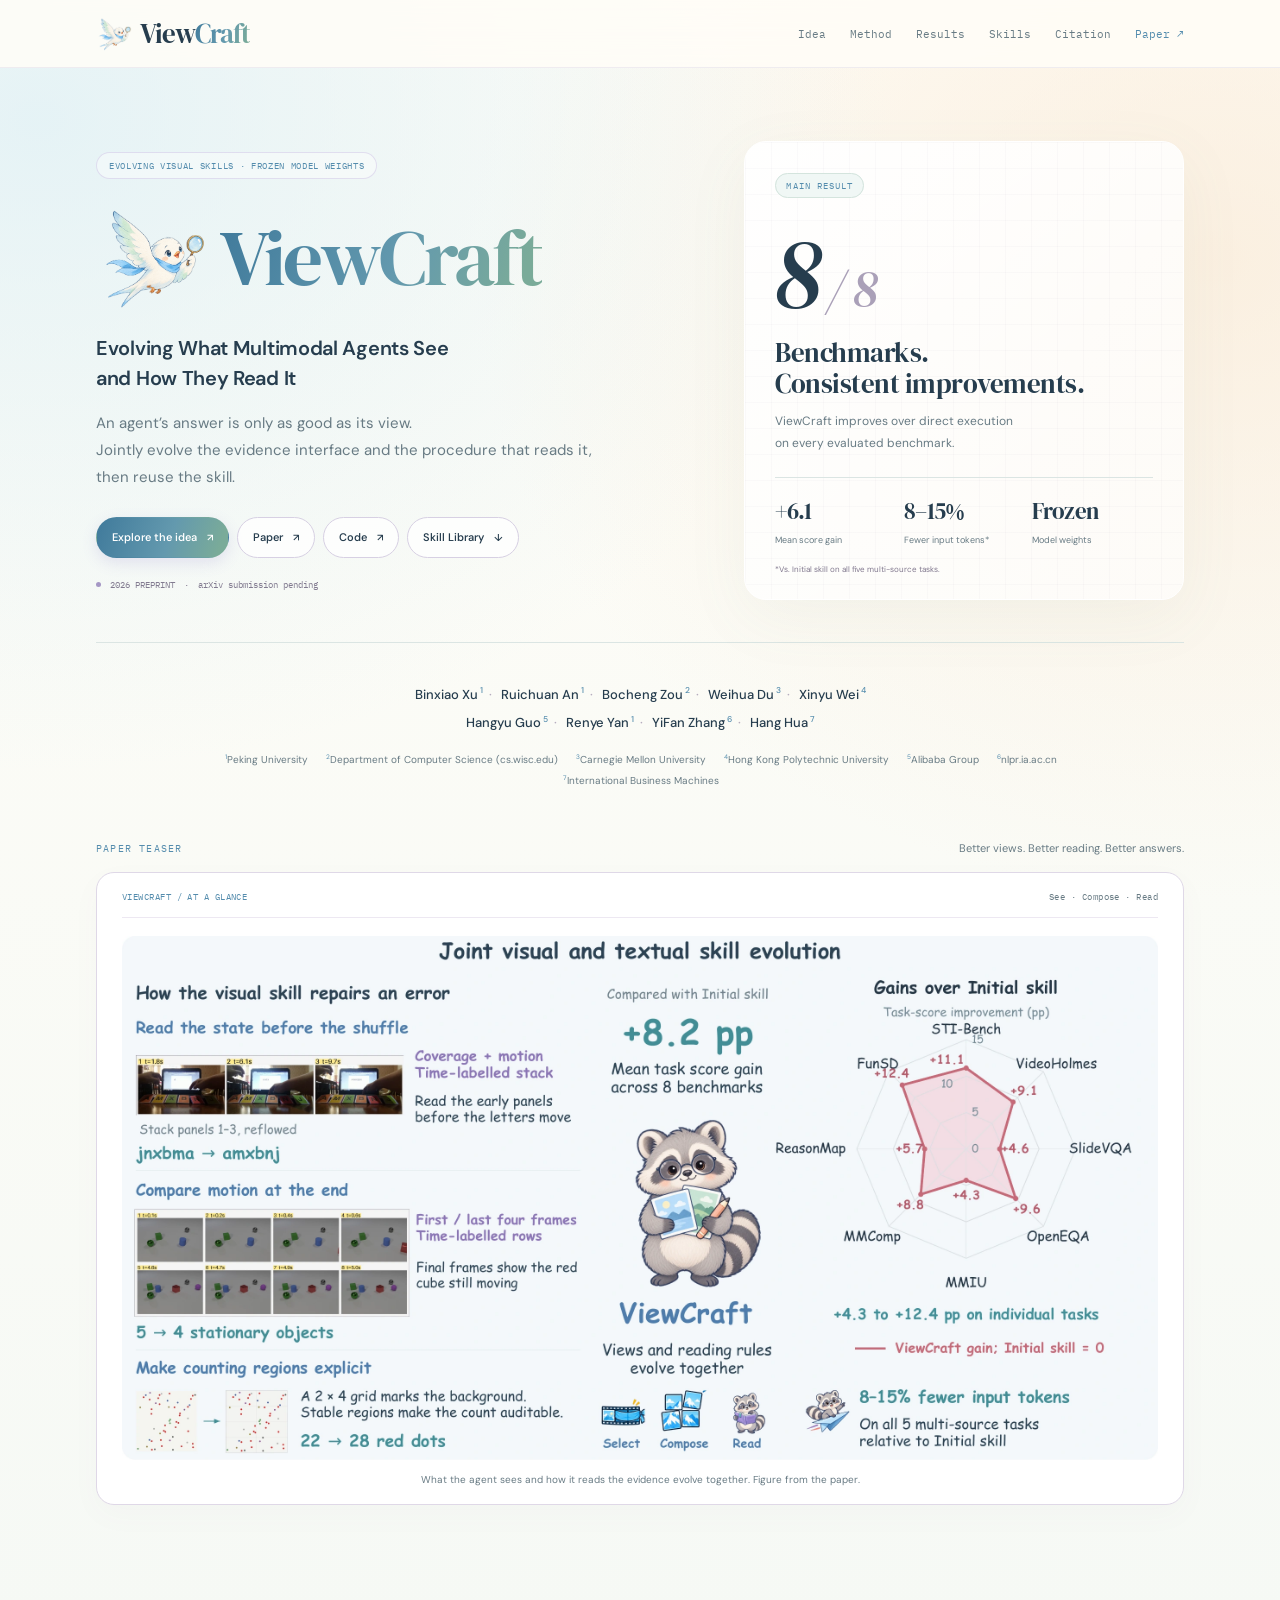
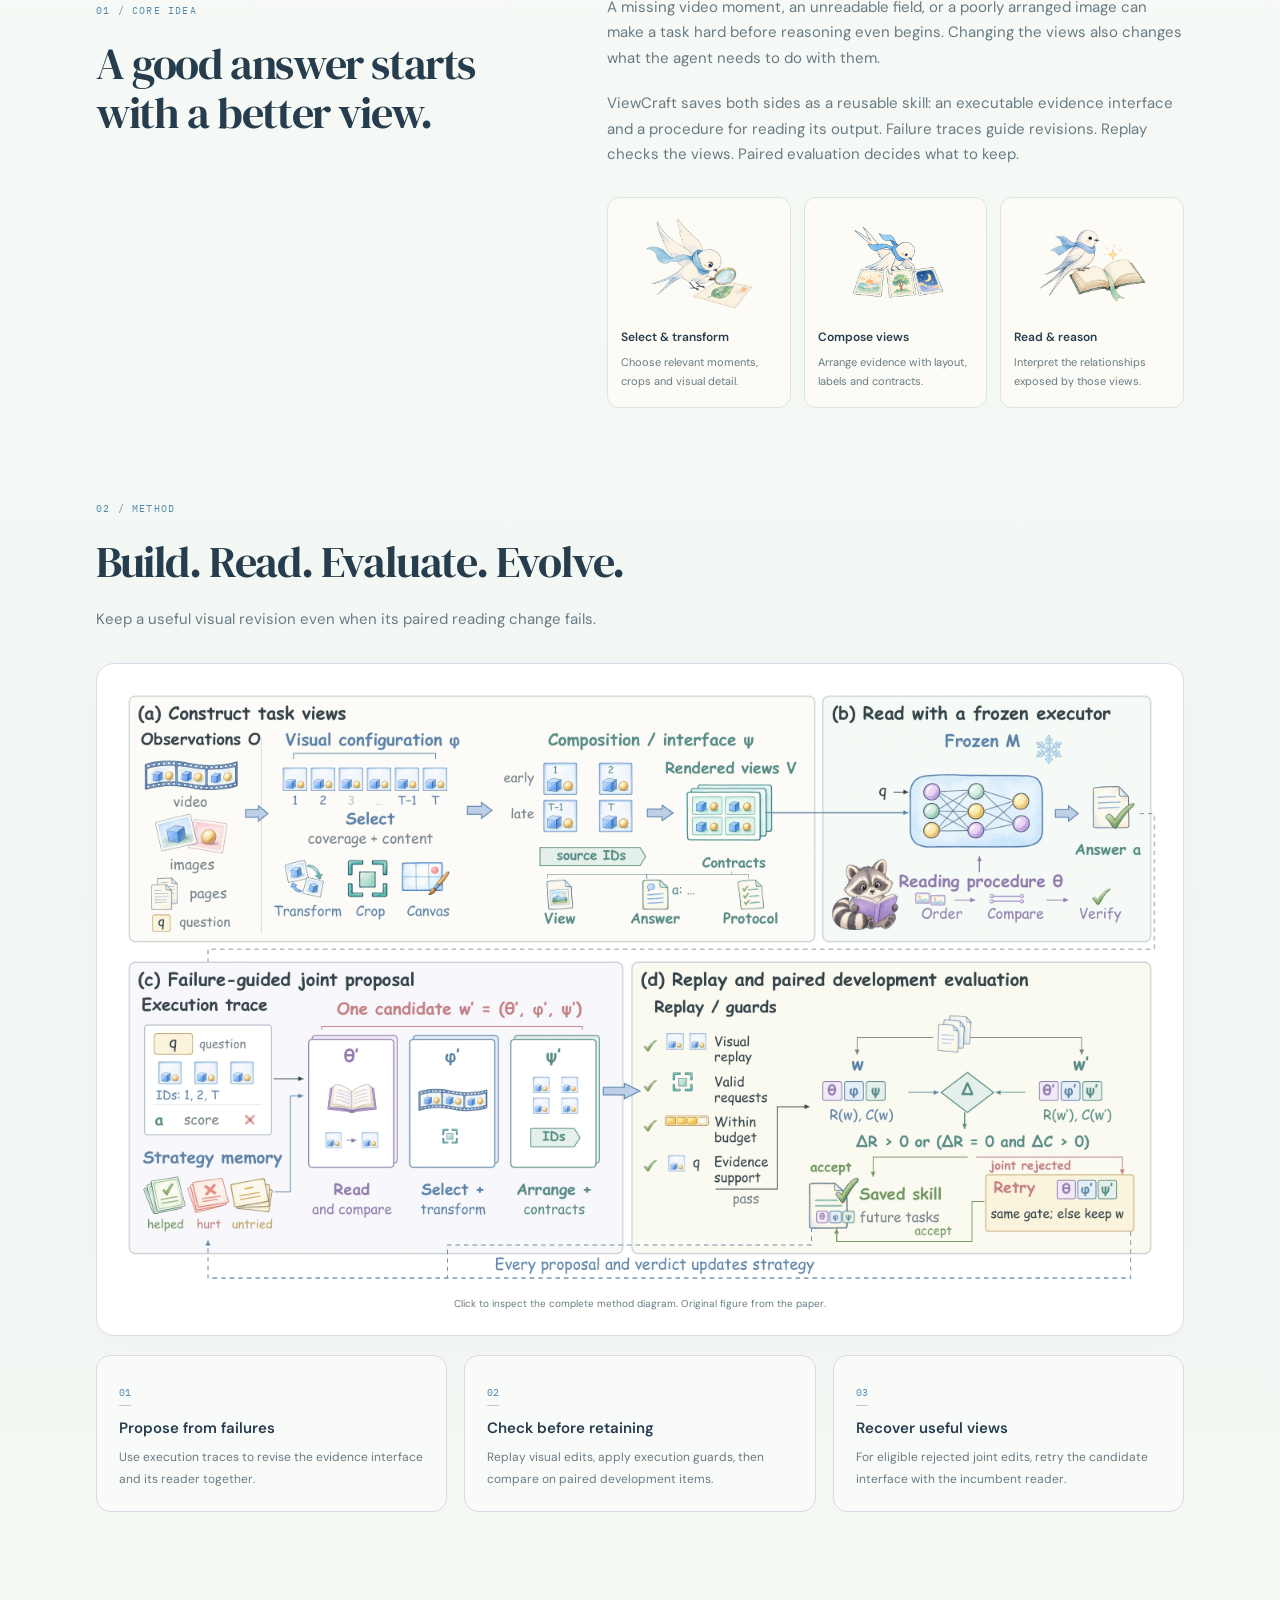
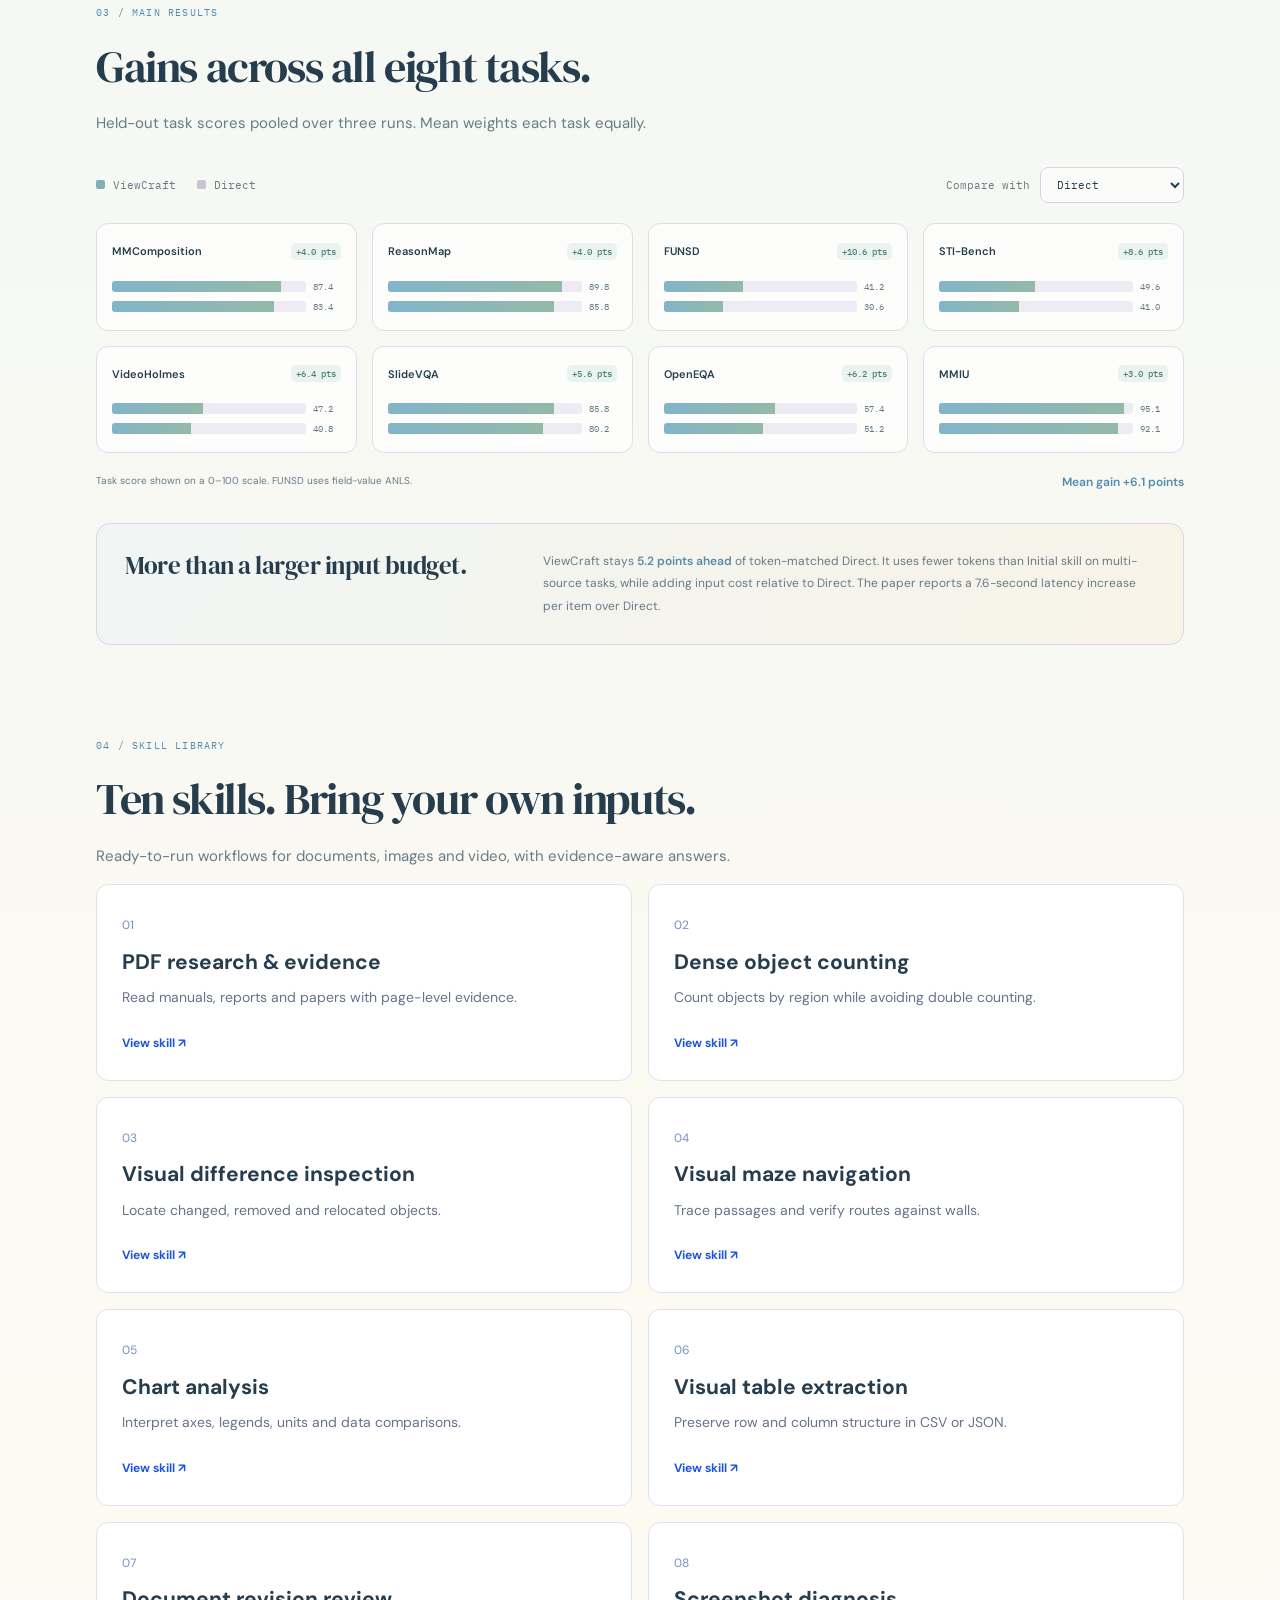
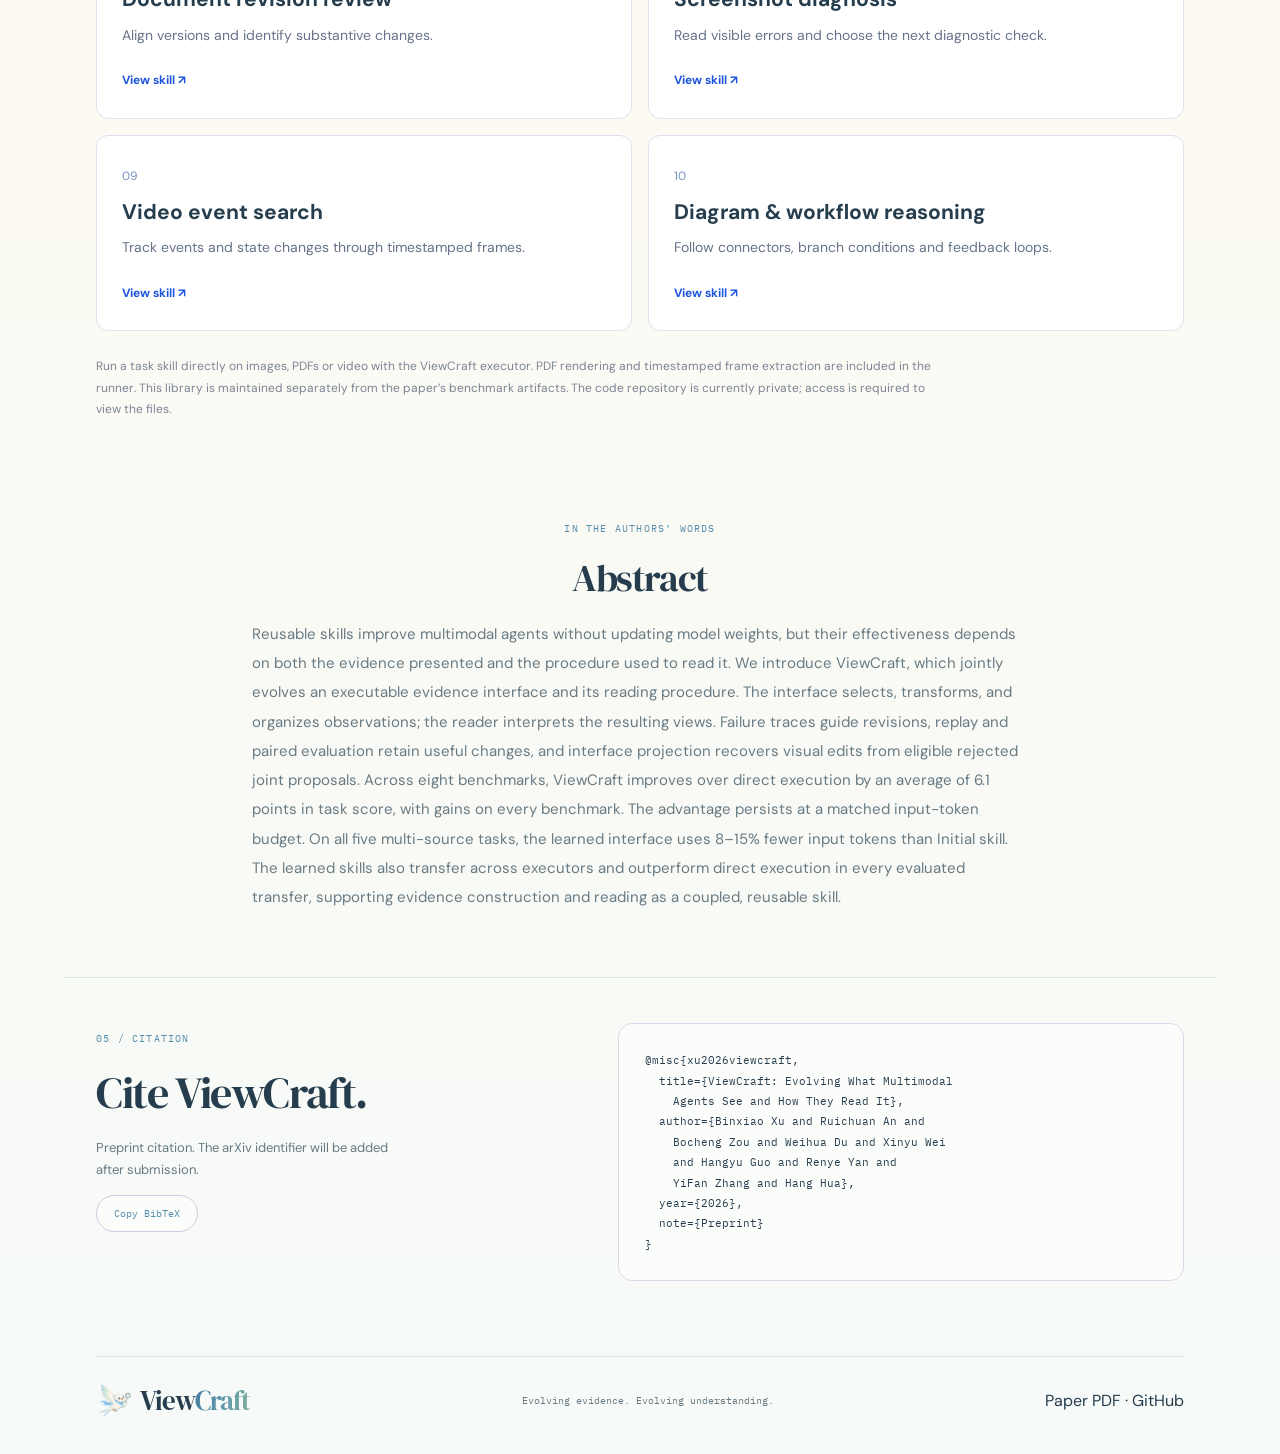
==== commit 09dfcf39: "Make task skills directly usable and refresh watercolor branding" ====
--- a/website/index.html
+++ b/website/index.html
@@ -33,7 +33,7 @@
 <section id="idea" class="idea section"><div class="section-heading"><span class="eyebrow">01 / Core idea</span><h2>A good answer starts<br> with a better view.</h2></div><div class="idea-body"><p>A missing video moment, an unreadable field, or a poorly arranged image can make a task hard before reasoning even begins. Changing the views also changes what the agent needs to do with them.</p><p>ViewCraft saves both sides as a reusable skill: an executable evidence interface and a procedure for reading its output. Failure traces guide revisions. Replay checks the views. Paired evaluation decides what to keep.</p><div class="components"><div><img class="concept-icon" src="assets/brand/see-icon.png" alt="" width="72" height="72"><h3>Select & transform</h3><p>Choose relevant moments, crops and visual detail.</p></div><div><img class="concept-icon" src="assets/brand/arrange-icon.png" alt="" width="72" height="72"><h3>Compose views</h3><p>Arrange evidence with layout, labels and contracts.</p></div><div><img class="concept-icon" src="assets/brand/read-icon.png" alt="" width="72" height="72"><h3>Read & reason</h3><p>Interpret the relationships exposed by those views.</p></div></div></div></section>
 <section id="method" class="section method"><div class="section-heading"><span class="eyebrow">02 / Method</span><h2>Build. Read. Evaluate. Evolve.</h2><p>Keep a useful visual revision even when its paired reading change fails.</p></div><figure class="paper-figure"><a href="assets/method.webp" target="_blank" rel="noopener" aria-label="Open method diagram at full resolution"><img loading="lazy" src="assets/method.webp" alt="ViewCraft pipeline: evidence construction, frozen executor, failure-guided proposals, replay screening, paired evaluation and interface projection"></a><figcaption>Click to inspect the complete method diagram. Original figure from the paper.</figcaption></figure><div class="method-notes"><div><span>01</span><h3>Propose from failures</h3><p>Use execution traces to revise the evidence interface and its reader together.</p></div><div><span>02</span><h3>Check before retaining</h3><p>Replay visual edits, apply execution guards, then compare on paired development items.</p></div><div><span>03</span><h3>Recover useful views</h3><p>For eligible rejected joint edits, retry the candidate interface with the incumbent reader.</p></div></div></section>
 <section id="results" class="results section"><div class="section-heading"><span class="eyebrow">03 / Main results</span><h2>Gains across all eight tasks.</h2><p>Held-out task scores pooled over three runs. Mean weights each task equally.</p></div><div class="result-toolbar"><div class="legend"><span class="blue"></span>ViewCraft<span class="gray"></span><span id="legend-baseline">Direct</span></div><label>Compare with <select id="baseline"><option value="direct">Direct</option><option value="initial">Initial skill</option><option value="text">Text-only</option><option value="interface">Interface-only</option></select></label></div><div id="chart" class="chart" aria-label="Benchmark task-score comparison"></div><div class="results-foot"><span>Task score shown on a 0–100 scale. FUNSD uses field-value ANLS.</span><strong id="mean-gain">Mean gain +6.1 points</strong></div><div class="takeaway"><h3>More than a larger input budget.</h3><p>ViewCraft stays <b>5.2 points ahead</b> of token-matched Direct. It uses fewer tokens than Initial skill on multi-source tasks, while adding input cost relative to Direct. The paper reports a 7.6-second latency increase per item over Direct.</p></div></section>
-<section id="skills" class="section"><div class="section-heading"><span class="eyebrow">04 / Skill library</span><h2>Ten tasks. Reusable skills.</h2><p>Observation settings, view context and reading procedures for your own inputs.</p></div><div class="skill-grid"><a class="skill-card" href="https://github.com/Little-Fridge/ViewCraft/tree/main/skill-library/pdf-reading"><span>01</span><h3>PDF reading</h3><p>Read manuals, reports and papers with page-level evidence.</p><b>View skill ↗</b></a><a class="skill-card" href="https://github.com/Little-Fridge/ViewCraft/tree/main/skill-library/dense-counting"><span>02</span><h3>Dense counting</h3><p>Count objects by region while avoiding double counting.</p><b>View skill ↗</b></a><a class="skill-card" href="https://github.com/Little-Fridge/ViewCraft/tree/main/skill-library/spot-differences"><span>03</span><h3>Spot differences</h3><p>Locate changed, removed and relocated objects.</p><b>View skill ↗</b></a><a class="skill-card" href="https://github.com/Little-Fridge/ViewCraft/tree/main/skill-library/maze-solving"><span>04</span><h3>Maze solving</h3><p>Trace passages and verify routes against walls.</p><b>View skill ↗</b></a><a class="skill-card" href="https://github.com/Little-Fridge/ViewCraft/tree/main/skill-library/chart-reading"><span>05</span><h3>Chart reading</h3><p>Interpret axes, legends, units and data comparisons.</p><b>View skill ↗</b></a><a class="skill-card" href="https://github.com/Little-Fridge/ViewCraft/tree/main/skill-library/table-extraction"><span>06</span><h3>Table extraction</h3><p>Preserve row and column structure in CSV or JSON.</p><b>View skill ↗</b></a><a class="skill-card" href="https://github.com/Little-Fridge/ViewCraft/tree/main/skill-library/document-comparison"><span>07</span><h3>Document comparison</h3><p>Align versions and identify substantive changes.</p><b>View skill ↗</b></a><a class="skill-card" href="https://github.com/Little-Fridge/ViewCraft/tree/main/skill-library/screenshot-troubleshooting"><span>08</span><h3>Screenshot troubleshooting</h3><p>Read visible errors and choose the next diagnostic check.</p><b>View skill ↗</b></a><a class="skill-card" href="https://github.com/Little-Fridge/ViewCraft/tree/main/skill-library/video-event-localization"><span>09</span><h3>Video event localization</h3><p>Track events and state changes through timestamped frames.</p><b>View skill ↗</b></a><a class="skill-card" href="https://github.com/Little-Fridge/ViewCraft/tree/main/skill-library/diagram-understanding"><span>10</span><h3>Diagram understanding</h3><p>Follow connectors, branch conditions and feedback loops.</p><b>View skill ↗</b></a></div><p class="library-note">Hand-authored starting skills in the ViewCraft format. PDF pages and video frames are prepared as images before execution. These examples are separate from the paper’s evolved benchmark skills. The code repository is currently private; access is required to view the files.</p></section>
+<section id="skills" class="section"><div class="section-heading"><span class="eyebrow">04 / Skill library</span><h2>Ten skills. Bring your own inputs.</h2><p>Ready-to-run workflows for documents, images and video, with evidence-aware answers.</p></div><div class="skill-grid"><a class="skill-card" href="https://github.com/Little-Fridge/ViewCraft/tree/main/skill-library/pdf-reading"><span>01</span><h3>PDF research & evidence</h3><p>Read manuals, reports and papers with page-level evidence.</p><b>View skill ↗</b></a><a class="skill-card" href="https://github.com/Little-Fridge/ViewCraft/tree/main/skill-library/dense-counting"><span>02</span><h3>Dense object counting</h3><p>Count objects by region while avoiding double counting.</p><b>View skill ↗</b></a><a class="skill-card" href="https://github.com/Little-Fridge/ViewCraft/tree/main/skill-library/spot-differences"><span>03</span><h3>Visual difference inspection</h3><p>Locate changed, removed and relocated objects.</p><b>View skill ↗</b></a><a class="skill-card" href="https://github.com/Little-Fridge/ViewCraft/tree/main/skill-library/maze-solving"><span>04</span><h3>Visual maze navigation</h3><p>Trace passages and verify routes against walls.</p><b>View skill ↗</b></a><a class="skill-card" href="https://github.com/Little-Fridge/ViewCraft/tree/main/skill-library/chart-reading"><span>05</span><h3>Chart analysis</h3><p>Interpret axes, legends, units and data comparisons.</p><b>View skill ↗</b></a><a class="skill-card" href="https://github.com/Little-Fridge/ViewCraft/tree/main/skill-library/table-extraction"><span>06</span><h3>Visual table extraction</h3><p>Preserve row and column structure in CSV or JSON.</p><b>View skill ↗</b></a><a class="skill-card" href="https://github.com/Little-Fridge/ViewCraft/tree/main/skill-library/document-comparison"><span>07</span><h3>Document revision review</h3><p>Align versions and identify substantive changes.</p><b>View skill ↗</b></a><a class="skill-card" href="https://github.com/Little-Fridge/ViewCraft/tree/main/skill-library/screenshot-troubleshooting"><span>08</span><h3>Screenshot diagnosis</h3><p>Read visible errors and choose the next diagnostic check.</p><b>View skill ↗</b></a><a class="skill-card" href="https://github.com/Little-Fridge/ViewCraft/tree/main/skill-library/video-event-localization"><span>09</span><h3>Video event search</h3><p>Track events and state changes through timestamped frames.</p><b>View skill ↗</b></a><a class="skill-card" href="https://github.com/Little-Fridge/ViewCraft/tree/main/skill-library/diagram-understanding"><span>10</span><h3>Diagram & workflow reasoning</h3><p>Follow connectors, branch conditions and feedback loops.</p><b>View skill ↗</b></a></div><p class="library-note">Run a task skill directly on images, PDFs or video with the ViewCraft executor. PDF rendering and timestamped frame extraction are included in the runner. This library is maintained separately from the paper’s benchmark artifacts. The code repository is currently private; access is required to view the files.</p></section>
 <section class="abstract-section section"><span class="eyebrow">In the authors’ words</span><h2>Abstract</h2><p>Reusable skills improve multimodal agents without updating model weights, but their effectiveness depends on both the evidence presented and the procedure used to read it. We introduce ViewCraft, which jointly evolves an executable evidence interface and its reading procedure. The interface selects, transforms, and organizes observations; the reader interprets the resulting views. Failure traces guide revisions, replay and paired evaluation retain useful changes, and interface projection recovers visual edits from eligible rejected joint proposals. Across eight benchmarks, ViewCraft improves over direct execution by an average of 6.1 points in task score, with gains on every benchmark. The advantage persists at a matched input-token budget. On all five multi-source tasks, the learned interface uses 8–15% fewer input tokens than Initial skill. The learned skills also transfer across executors and outperform direct execution in every evaluated transfer, supporting evidence construction and reading as a coupled, reusable skill.</p></section>
 <section id="citation" class="citation section"><div><span class="eyebrow">05 / Citation</span><h2>Cite ViewCraft.</h2><p>Preprint citation. The arXiv identifier will be added after submission.</p><button id="copy-citation">Copy BibTeX</button><span id="copy-status" role="status"></span></div><pre id="bibtex">@misc{xu2026viewcraft,
   title={ViewCraft: Evolving What Multimodal
--- a/website/style.css
+++ b/website/style.css
@@ -1,6 +1,6 @@
 @import url('https://fonts.googleapis.com/css2?family=DM+Sans:wght@400;450;500;550;600;650;700&family=DM+Serif+Display:ital@0;1&family=IBM+Plex+Mono:wght@400;500&display=swap');
-:root{--ink:#242334;--muted:#6c687d;--blue:#7553c4;--line:#dcd7e8;--teal:#347d76;--serif:'DM Serif Display',Georgia,serif;--mono:'IBM Plex Mono',monospace;--gradient:linear-gradient(110deg,#3296b9 5%,#637cce 45%,#a157b6 92%)}
-*{box-sizing:border-box}html{scroll-behavior:smooth;scroll-padding-top:95px}body{margin:0;color:var(--ink);font-family:'DM Sans',sans-serif;font-size:16px;line-height:1.7;background:radial-gradient(ellipse 850px 650px at 3% 120px,#dceff5bb,transparent),radial-gradient(ellipse 750px 640px at 95% 260px,#f2e1f0bb,transparent),linear-gradient(180deg,#f8f6fc,#f2effa 40%,#faf8fc 75%,#f7f6fa)}a{color:inherit;text-decoration:none}button,select{font:inherit}a,button,select{-webkit-tap-highlight-color:transparent}a:focus-visible,button:focus-visible,select:focus-visible{outline:3px solid #7553c4;outline-offset:5px}header{position:sticky;top:0;z-index:10;border-bottom:1px solid #dcd7e875;background:#f9f7fcdd;backdrop-filter:blur(18px)}.nav-inner{max-width:1152px;padding:15px 32px;margin:auto;display:flex;align-items:center;justify-content:space-between}.wordmark{font:27px var(--serif);letter-spacing:-1px;white-space:nowrap}.wordmark span{background:var(--gradient);background-clip:text;-webkit-background-clip:text;color:transparent}nav{display:flex;gap:24px;font:11px var(--mono);color:var(--muted)}nav a:hover{color:var(--blue)}.nav-paper{color:var(--blue)}main{max-width:1152px;margin:auto}.hero{padding:73px 32px 0}.hero-grid{display:grid;grid-template-columns:1.35fr 1fr;align-items:center;gap:55px}.hero-tag,.eyebrow,.label{font:10px var(--mono);letter-spacing:.12em;color:var(--blue);text-transform:uppercase}.hero-tag{display:inline-block;border:1px solid #baa9d958;border-radius:20px;padding:7px 12px;background:#fff6;letter-spacing:.075em;font-size:9px}h1{font:clamp(67px,7.3vw,101px)/1.04 var(--serif);letter-spacing:-4px;margin:23px 0 19px;background:var(--gradient);background-clip:text;-webkit-background-clip:text;color:transparent}h2{font-family:var(--serif);font-weight:400;line-height:1.13;font-size:44px;letter-spacing:-1.4px;margin:17px 0 20px}h3{line-height:1.35}.hero-title{font-size:20px;font-weight:600;line-height:1.5;margin:0 0 17px;letter-spacing:-.3px}.hero-copy{color:var(--muted);font-size:15px;line-height:1.8;margin:0;max-width:520px}.actions{display:flex;gap:8px;flex-wrap:wrap;margin:26px 0 21px}.actions>*{display:flex;align-items:center;gap:10px;font-size:11px;font-weight:550;padding:10px 15px;border:1px solid #d7d0e3;border-radius:30px;background:#fffc;transition:transform .2s,box-shadow .2s}.actions>a:hover{transform:translateY(-2px);box-shadow:0 5px 16px #71618b15}.actions .primary{background:var(--gradient);color:white;border-color:transparent;box-shadow:0 5px 15px #7b6ac729}.actions span{font-size:10px}.actions button:disabled{background:#302d3b;color:#e3dfe8;border-color:#302d3b;cursor:default}.actions button span{color:#b9b2c5;font-size:9px}.preprint-note{font:9px var(--mono);color:#827b90;display:flex;gap:9px;align-items:center}.preprint-note>span{width:5px;height:5px;border-radius:50%;background:#a597c5}.preprint-note i{font-style:normal}.hero-result{border:1px solid #fff;border-radius:22px;background:linear-gradient(145deg,#fffffff5,#ffffffa3);box-shadow:0 18px 65px #8871a514;padding:28px 30px 22px;position:relative;overflow:hidden}.hero-result:before{content:'';position:absolute;inset:0;background-image:linear-gradient(#85789909 1px,transparent 1px),linear-gradient(90deg,#85789909 1px,transparent 1px);background-size:26px 26px;pointer-events:none}.hero-result>*{position:relative}.result-pill{font:9px var(--mono);letter-spacing:.12em;border:1px solid #dfd7ed;border-radius:20px;padding:6px 10px;color:var(--blue);background:#f7f3fc}.big-result{font:italic 100px/1 var(--serif);letter-spacing:-7px;margin:25px 0 15px}.big-result span{font-size:53px;color:#aaa0b8;letter-spacing:-3px;margin-left:10px}.hero-result h2{font:400 27px/1.15 var(--serif);letter-spacing:-.5px;margin:0 0 12px}.hero-result>p{font-size:12px;line-height:1.8;color:var(--muted);margin:0 0 23px}.hero-stats{display:grid;grid-template-columns:repeat(3,1fr);border-top:1px solid var(--line);padding-top:17px;gap:8px}.hero-stats strong{display:block;font:23px var(--serif);letter-spacing:-.7px}.hero-stats span{font-size:9px;color:var(--muted);display:block;margin-top:7px;line-height:1.4}.hero-result small{display:block;color:#81788e;font-size:8px;margin-top:16px}.author-block{padding:38px 10px 26px;margin-top:42px;border-top:1px solid var(--line);text-align:center}.authors{font-size:13px;line-height:2.2;font-weight:500}.authors span{padding:0 6px;color:#b6adbf}.authors sup,sup{font-size:.65em;color:var(--blue);padding-left:2px}.affiliations{display:flex;justify-content:center;gap:3px 16px;flex-wrap:wrap;max-width:850px;margin:13px auto 0;font-size:10px;color:var(--muted);line-height:1.8}.teaser-heading{display:flex;justify-content:space-between;align-items:center;margin:23px 0 14px}.teaser-heading>span:last-child{font-size:11px;color:var(--muted)}figure{margin:0}.hero-figure,.paper-figure{background:#fff;border:1px solid #dfd8e7;border-radius:18px;padding:18px 25px 16px;box-shadow:0 10px 30px #77628708;overflow:hidden}.figure-bar{display:flex;justify-content:space-between;padding-bottom:15px;border-bottom:1px solid #ede8f2;font:9px var(--mono);letter-spacing:.05em;color:var(--muted)}.figure-label{color:var(--blue)}.hero-figure img{display:block;width:100%;height:auto;margin:18px 0 11px}figcaption{font-size:10px;line-height:1.7;color:var(--muted);text-align:center}.section{padding:85px 32px 0}.section-heading>p{font-size:15px;color:var(--muted);max-width:710px}.idea{display:grid;grid-template-columns:1fr 1.28fr;gap:60px;padding-top:90px}.idea-body>p{font-size:15px;color:var(--muted);margin:0 0 20px}.components{display:grid;grid-template-columns:repeat(3,1fr);gap:13px;margin-top:29px}.components>div{background:#ffffff8c;border:1px solid #e3dcec;border-radius:12px;padding:16px 13px}.components b{font:italic 31px Georgia,serif;color:var(--blue)}.components h3{font-size:12px;font-weight:600;margin:10px 0 8px}.components p{font-size:11px;color:var(--muted);line-height:1.75;margin:0}.paper-figure{margin-top:30px;padding:23px}.paper-figure img{display:block;width:100%;height:auto;margin-bottom:14px}.method-notes{display:grid;grid-template-columns:repeat(3,1fr);gap:17px;margin-top:19px}.method-notes>div{border:1px solid #ded7e8;border-radius:14px;background:#fff8;padding:21px 22px}.method-notes span{font:10px var(--mono);color:var(--blue);display:inline-block;border-bottom:1px solid #cec0e1;padding-bottom:6px}.method-notes h3{font-size:15px;font-weight:600;margin:12px 0 9px}.method-notes p{font-size:12px;line-height:1.8;color:var(--muted);margin:0}.result-toolbar{display:flex;align-items:center;justify-content:space-between;margin:30px 0 20px;font:11px var(--mono)}.legend{display:flex;align-items:center;gap:8px;color:var(--muted)}.legend .gray{margin-left:13px}.legend>span.blue,.legend>span.gray{width:9px;height:9px;background:#9481cb;border-radius:2px}.legend>span.gray{background:#c9c3d4}.result-toolbar label{display:flex;gap:10px;align-items:center;color:var(--muted)}.result-toolbar select{background:#fff9;color:var(--ink);border:1px solid #d9d1e6;padding:9px 12px;border-radius:8px;font-size:11px}.chart{display:grid;grid-template-columns:repeat(4,1fr);gap:15px}.chart-row{background:#ffffffb8;border:1px solid #e1daed;border-radius:12px;padding:18px 15px}.bar-title{display:flex;justify-content:space-between;gap:5px;align-items:center;font-size:11px;font-weight:600;margin-bottom:20px}.gain{font:9px var(--mono);font-weight:500;color:#7855a8;background:#eee7f6;border-radius:5px;padding:3px 5px;white-space:nowrap}.bar-line{display:grid;grid-template-columns:1fr 28px;gap:7px;align-items:center;font:9px var(--mono);color:var(--muted);margin-top:9px}.bar-track{height:11px;overflow:hidden;background:#efebf4;border-radius:3px}.bar-fill{height:100%;background:linear-gradient(90deg,#88b6cf,#a28ccf);transition:width .35s}.baseline-bar{background:#cbc4d7}.results-foot{display:flex;justify-content:space-between;gap:15px;margin-top:19px;color:var(--muted);font-size:10px}.results-foot strong{font-size:12px;color:var(--blue);white-space:nowrap;font-weight:600}.takeaway{display:grid;grid-template-columns:.75fr 1.25fr;gap:50px;border:1px solid #ded4e9;background:linear-gradient(110deg,#e5f1f566,#efe1f566);border-radius:14px;padding:26px 28px;margin-top:30px}.takeaway h3{font:25px/1.25 var(--serif);letter-spacing:-.5px;margin:0}.takeaway p{font-size:12px;color:var(--muted);margin:0;line-height:1.9}.takeaway b{color:var(--blue);font-weight:600}.case-section .section-heading{display:grid;grid-template-columns:1fr 1fr;column-gap:50px}.case-section .eyebrow{grid-column:1/-1}.case-section .section-heading>p{align-self:center}.case-explorer{background:#ffffffc9;border:1px solid #dfd7e9;border-radius:16px;overflow:hidden;margin-top:22px}[role=tablist]{display:flex;padding:0 20px;gap:10px;border-bottom:1px solid var(--line);overflow-x:auto}[role=tab]{font:10px var(--mono);white-space:nowrap;color:var(--muted);background:none;border:0;border-bottom:2px solid transparent;padding:19px 16px;cursor:pointer}[role=tab][aria-selected=true]{border-bottom-color:var(--blue);color:var(--blue);background:#f3eef987}[role=tabpanel]{display:grid;grid-template-columns:1.1fr 1fr;min-height:430px}.case-visual{display:flex;align-items:center;justify-content:center;padding:30px;border-right:1px solid var(--line);background:#fff}.case-visual img{display:block;width:100%;max-height:390px;object-fit:contain}.case-story{padding:32px}.case-story h3{font:27px/1.2 var(--serif);letter-spacing:-.6px;margin:11px 0 23px}.case-story dl{font-size:13px}.case-story dt{font-weight:600;color:var(--blue);margin-top:15px}.case-story dd{margin:3px 0;color:var(--muted)}.answer{display:flex;gap:30px;border-top:1px solid var(--line);padding-top:18px;margin-top:20px}.answer span{display:block;font:9px var(--mono);color:var(--muted);margin-bottom:8px}.answer strong,.answer s{font-size:18px;line-height:1.4;display:block}.answer strong{color:var(--teal);font-weight:600}.answer s{color:#9a92a3;font-weight:400;text-decoration-thickness:1px}.case-source{font-size:9px;color:var(--muted);margin:20px 0 0}.abstract-section{max-width:840px;margin:auto;text-align:center;padding-top:80px}.abstract-section p{font-size:15px;line-height:1.95;color:var(--muted);text-align:left}.abstract-section h2{font-size:38px}.citation{display:grid;grid-template-columns:1fr 1.2fr;gap:50px;margin-top:65px;padding-top:45px;border-top:1px solid var(--line)}.citation p{color:var(--muted);font-size:13px;max-width:320px}.citation pre{font:11px/1.85 var(--mono);background:#fff9;border:1px solid #dfd7e9;border-radius:14px;padding:26px;margin:0;overflow-x:auto}.citation button{font:10px var(--mono);padding:11px 17px;border:1px solid #d3c9e1;border-radius:25px;background:#fff9;color:var(--blue);cursor:pointer}.citation button:hover{border-color:var(--blue)}#copy-status{font-size:11px;color:var(--teal);margin-left:10px}footer{max-width:1088px;margin:75px auto 0;padding:25px 0 35px;border-top:1px solid var(--line);display:flex;align-items:center;justify-content:space-between}footer p,footer>a:last-child{font:10px var(--mono);color:var(--muted)}
+:root{--ink:#263d4e;--muted:#687b84;--blue:#548cad;--line:#dbe5e3;--teal:#4d8b78;--serif:'DM Serif Display',Georgia,serif;--mono:'IBM Plex Mono',monospace;--gradient:linear-gradient(110deg,#437d9d 5%,#6399ae 55%,#7aab99 92%)}
+*{box-sizing:border-box}html{scroll-behavior:smooth;scroll-padding-top:95px}body{margin:0;color:var(--ink);font-family:'DM Sans',sans-serif;font-size:16px;line-height:1.7;background:radial-gradient(ellipse 850px 650px at 3% 120px,#dceff5bb,transparent),radial-gradient(ellipse 750px 640px at 95% 260px,#f9e9d5aa,transparent),linear-gradient(180deg,#fffdf7,#f1f7f4 40%,#fdfaf2 75%,#f6faf8)}a{color:inherit;text-decoration:none}button,select{font:inherit}a,button,select{-webkit-tap-highlight-color:transparent}a:focus-visible,button:focus-visible,select:focus-visible{outline:3px solid #7553c4;outline-offset:5px}header{position:sticky;top:0;z-index:10;border-bottom:1px solid #dcd7e875;background:#fffdf7dd;backdrop-filter:blur(18px)}.nav-inner{max-width:1152px;padding:15px 32px;margin:auto;display:flex;align-items:center;justify-content:space-between}.wordmark{font:27px var(--serif);letter-spacing:-1px;white-space:nowrap}.wordmark span{background:var(--gradient);background-clip:text;-webkit-background-clip:text;color:transparent}nav{display:flex;gap:24px;font:11px var(--mono);color:var(--muted)}nav a:hover{color:var(--blue)}.nav-paper{color:var(--blue)}main{max-width:1152px;margin:auto}.hero{padding:73px 32px 0}.hero-grid{display:grid;grid-template-columns:1.35fr 1fr;align-items:center;gap:55px}.hero-tag,.eyebrow,.label{font:10px var(--mono);letter-spacing:.12em;color:var(--blue);text-transform:uppercase}.hero-tag{display:inline-block;border:1px solid #baa9d958;border-radius:20px;padding:7px 12px;background:#fff6;letter-spacing:.075em;font-size:9px}h1{font:clamp(67px,7.3vw,101px)/1.04 var(--serif);letter-spacing:-4px;margin:23px 0 19px;background:var(--gradient);background-clip:text;-webkit-background-clip:text;color:transparent}h2{font-family:var(--serif);font-weight:400;line-height:1.13;font-size:44px;letter-spacing:-1.4px;margin:17px 0 20px}h3{line-height:1.35}.hero-title{font-size:20px;font-weight:600;line-height:1.5;margin:0 0 17px;letter-spacing:-.3px}.hero-copy{color:var(--muted);font-size:15px;line-height:1.8;margin:0;max-width:520px}.actions{display:flex;gap:8px;flex-wrap:wrap;margin:26px 0 21px}.actions>*{display:flex;align-items:center;gap:10px;font-size:11px;font-weight:550;padding:10px 15px;border:1px solid #d7d0e3;border-radius:30px;background:#fffc;transition:transform .2s,box-shadow .2s}.actions>a:hover{transform:translateY(-2px);box-shadow:0 5px 16px #71618b15}.actions .primary{background:var(--gradient);color:white;border-color:transparent;box-shadow:0 5px 15px #7b6ac729}.actions span{font-size:10px}.actions button:disabled{background:#302d3b;color:#e3dfe8;border-color:#302d3b;cursor:default}.actions button span{color:#b9b2c5;font-size:9px}.preprint-note{font:9px var(--mono);color:#827b90;display:flex;gap:9px;align-items:center}.preprint-note>span{width:5px;height:5px;border-radius:50%;background:#a597c5}.preprint-note i{font-style:normal}.hero-result{border:1px solid #fff;border-radius:22px;background:linear-gradient(145deg,#fffffff5,#ffffffa3);box-shadow:0 18px 65px #8871a514;padding:28px 30px 22px;position:relative;overflow:hidden}.hero-result:before{content:'';position:absolute;inset:0;background-image:linear-gradient(#85789909 1px,transparent 1px),linear-gradient(90deg,#85789909 1px,transparent 1px);background-size:26px 26px;pointer-events:none}.hero-result>*{position:relative}.result-pill{font:9px var(--mono);letter-spacing:.12em;border:1px solid #dfd7ed;border-radius:20px;padding:6px 10px;color:var(--blue);background:#f7f3fc}.big-result{font:italic 100px/1 var(--serif);letter-spacing:-7px;margin:25px 0 15px}.big-result span{font-size:53px;color:#aaa0b8;letter-spacing:-3px;margin-left:10px}.hero-result h2{font:400 27px/1.15 var(--serif);letter-spacing:-.5px;margin:0 0 12px}.hero-result>p{font-size:12px;line-height:1.8;color:var(--muted);margin:0 0 23px}.hero-stats{display:grid;grid-template-columns:repeat(3,1fr);border-top:1px solid var(--line);padding-top:17px;gap:8px}.hero-stats strong{display:block;font:23px var(--serif);letter-spacing:-.7px}.hero-stats span{font-size:9px;color:var(--muted);display:block;margin-top:7px;line-height:1.4}.hero-result small{display:block;color:#81788e;font-size:8px;margin-top:16px}.author-block{padding:38px 10px 26px;margin-top:42px;border-top:1px solid var(--line);text-align:center}.authors{font-size:13px;line-height:2.2;font-weight:500}.authors span{padding:0 6px;color:#b6adbf}.authors sup,sup{font-size:.65em;color:var(--blue);padding-left:2px}.affiliations{display:flex;justify-content:center;gap:3px 16px;flex-wrap:wrap;max-width:850px;margin:13px auto 0;font-size:10px;color:var(--muted);line-height:1.8}.teaser-heading{display:flex;justify-content:space-between;align-items:center;margin:23px 0 14px}.teaser-heading>span:last-child{font-size:11px;color:var(--muted)}figure{margin:0}.hero-figure,.paper-figure{background:#fff;border:1px solid #dfd8e7;border-radius:18px;padding:18px 25px 16px;box-shadow:0 10px 30px #77628708;overflow:hidden}.figure-bar{display:flex;justify-content:space-between;padding-bottom:15px;border-bottom:1px solid #ede8f2;font:9px var(--mono);letter-spacing:.05em;color:var(--muted)}.figure-label{color:var(--blue)}.hero-figure img{display:block;width:100%;height:auto;margin:18px 0 11px}figcaption{font-size:10px;line-height:1.7;color:var(--muted);text-align:center}.section{padding:85px 32px 0}.section-heading>p{font-size:15px;color:var(--muted);max-width:710px}.idea{display:grid;grid-template-columns:1fr 1.28fr;gap:60px;padding-top:90px}.idea-body>p{font-size:15px;color:var(--muted);margin:0 0 20px}.components{display:grid;grid-template-columns:repeat(3,1fr);gap:13px;margin-top:29px}.components>div{background:#ffffff8c;border:1px solid #e3dcec;border-radius:12px;padding:16px 13px}.components b{font:italic 31px Georgia,serif;color:var(--blue)}.components h3{font-size:12px;font-weight:600;margin:10px 0 8px}.components p{font-size:11px;color:var(--muted);line-height:1.75;margin:0}.paper-figure{margin-top:30px;padding:23px}.paper-figure img{display:block;width:100%;height:auto;margin-bottom:14px}.method-notes{display:grid;grid-template-columns:repeat(3,1fr);gap:17px;margin-top:19px}.method-notes>div{border:1px solid #ded7e8;border-radius:14px;background:#fff8;padding:21px 22px}.method-notes span{font:10px var(--mono);color:var(--blue);display:inline-block;border-bottom:1px solid #cec0e1;padding-bottom:6px}.method-notes h3{font-size:15px;font-weight:600;margin:12px 0 9px}.method-notes p{font-size:12px;line-height:1.8;color:var(--muted);margin:0}.result-toolbar{display:flex;align-items:center;justify-content:space-between;margin:30px 0 20px;font:11px var(--mono)}.legend{display:flex;align-items:center;gap:8px;color:var(--muted)}.legend .gray{margin-left:13px}.legend>span.blue,.legend>span.gray{width:9px;height:9px;background:#9481cb;border-radius:2px}.legend>span.gray{background:#c9c3d4}.result-toolbar label{display:flex;gap:10px;align-items:center;color:var(--muted)}.result-toolbar select{background:#fff9;color:var(--ink);border:1px solid #d9d1e6;padding:9px 12px;border-radius:8px;font-size:11px}.chart{display:grid;grid-template-columns:repeat(4,1fr);gap:15px}.chart-row{background:#ffffffb8;border:1px solid #e1daed;border-radius:12px;padding:18px 15px}.bar-title{display:flex;justify-content:space-between;gap:5px;align-items:center;font-size:11px;font-weight:600;margin-bottom:20px}.gain{font:9px var(--mono);font-weight:500;color:#7855a8;background:#eee7f6;border-radius:5px;padding:3px 5px;white-space:nowrap}.bar-line{display:grid;grid-template-columns:1fr 28px;gap:7px;align-items:center;font:9px var(--mono);color:var(--muted);margin-top:9px}.bar-track{height:11px;overflow:hidden;background:#efebf4;border-radius:3px}.bar-fill{height:100%;background:linear-gradient(90deg,#88b6cf,#a28ccf);transition:width .35s}.baseline-bar{background:#cbc4d7}.results-foot{display:flex;justify-content:space-between;gap:15px;margin-top:19px;color:var(--muted);font-size:10px}.results-foot strong{font-size:12px;color:var(--blue);white-space:nowrap;font-weight:600}.takeaway{display:grid;grid-template-columns:.75fr 1.25fr;gap:50px;border:1px solid #ded4e9;background:linear-gradient(110deg,#e5f1f566,#efe1f566);border-radius:14px;padding:26px 28px;margin-top:30px}.takeaway h3{font:25px/1.25 var(--serif);letter-spacing:-.5px;margin:0}.takeaway p{font-size:12px;color:var(--muted);margin:0;line-height:1.9}.takeaway b{color:var(--blue);font-weight:600}.case-section .section-heading{display:grid;grid-template-columns:1fr 1fr;column-gap:50px}.case-section .eyebrow{grid-column:1/-1}.case-section .section-heading>p{align-self:center}.case-explorer{background:#ffffffc9;border:1px solid #dfd7e9;border-radius:16px;overflow:hidden;margin-top:22px}[role=tablist]{display:flex;padding:0 20px;gap:10px;border-bottom:1px solid var(--line);overflow-x:auto}[role=tab]{font:10px var(--mono);white-space:nowrap;color:var(--muted);background:none;border:0;border-bottom:2px solid transparent;padding:19px 16px;cursor:pointer}[role=tab][aria-selected=true]{border-bottom-color:var(--blue);color:var(--blue);background:#f3eef987}[role=tabpanel]{display:grid;grid-template-columns:1.1fr 1fr;min-height:430px}.case-visual{display:flex;align-items:center;justify-content:center;padding:30px;border-right:1px solid var(--line);background:#fff}.case-visual img{display:block;width:100%;max-height:390px;object-fit:contain}.case-story{padding:32px}.case-story h3{font:27px/1.2 var(--serif);letter-spacing:-.6px;margin:11px 0 23px}.case-story dl{font-size:13px}.case-story dt{font-weight:600;color:var(--blue);margin-top:15px}.case-story dd{margin:3px 0;color:var(--muted)}.answer{display:flex;gap:30px;border-top:1px solid var(--line);padding-top:18px;margin-top:20px}.answer span{display:block;font:9px var(--mono);color:var(--muted);margin-bottom:8px}.answer strong,.answer s{font-size:18px;line-height:1.4;display:block}.answer strong{color:var(--teal);font-weight:600}.answer s{color:#9a92a3;font-weight:400;text-decoration-thickness:1px}.case-source{font-size:9px;color:var(--muted);margin:20px 0 0}.abstract-section{max-width:840px;margin:auto;text-align:center;padding-top:80px}.abstract-section p{font-size:15px;line-height:1.95;color:var(--muted);text-align:left}.abstract-section h2{font-size:38px}.citation{display:grid;grid-template-columns:1fr 1.2fr;gap:50px;margin-top:65px;padding-top:45px;border-top:1px solid var(--line)}.citation p{color:var(--muted);font-size:13px;max-width:320px}.citation pre{font:11px/1.85 var(--mono);background:#fff9;border:1px solid #dfd7e9;border-radius:14px;padding:26px;margin:0;overflow-x:auto}.citation button{font:10px var(--mono);padding:11px 17px;border:1px solid #d3c9e1;border-radius:25px;background:#fff9;color:var(--blue);cursor:pointer}.citation button:hover{border-color:var(--blue)}#copy-status{font-size:11px;color:var(--teal);margin-left:10px}footer{max-width:1088px;margin:75px auto 0;padding:25px 0 35px;border-top:1px solid var(--line);display:flex;align-items:center;justify-content:space-between}footer p,footer>a:last-child{font:10px var(--mono);color:var(--muted)}
 @media(max-width:1000px){.hero-grid{gap:30px;grid-template-columns:1.2fr 1fr}.hero-result{padding:25px}.hero-title{font-size:18px}.hero-copy{font-size:14px}.chart{grid-template-columns:repeat(2,1fr)}.idea{gap:35px}.components{gap:8px}.components>div{padding:13px 10px}.bar-title{font-size:12px}footer{margin-left:32px;margin-right:32px}}
 @media(max-width:760px){.nav-inner{padding:14px 23px}nav{gap:18px;font-size:10px}nav a:nth-child(2),nav a:nth-child(5){display:none}.hero{padding:43px 23px 0}.hero-grid{grid-template-columns:1fr;gap:35px}.hero-intro{max-width:600px}h1{font-size:87px;margin-top:21px}.hero-title{font-size:21px}.hero-copy{font-size:15px}.hero-result{max-width:600px;padding:26px 30px}.big-result{font-size:83px;margin:20px 0 12px}.hero-result h2 br,.hero-result>p br{display:none}.hero-result h2{font-size:27px}.hero-stats strong{font-size:27px}.hero-stats span{font-size:10px}.hero-result small{font-size:9px}.author-block{margin-top:32px;padding:26px 0 16px}.section{padding:62px 23px 0}.idea{grid-template-columns:1fr;gap:15px}h2{font-size:38px}.idea h2 br{display:none}.components{gap:14px}.components>div{padding:18px}.method-notes{gap:11px}.method-notes>div{padding:17px 15px}.method-notes h3{font-size:13px}.method-notes p{font-size:11px}.case-section .section-heading{display:block}.case-story{padding:25px}.takeaway{gap:25px;padding:23px}.citation{grid-template-columns:1fr;gap:24px;margin-top:45px}.citation p{max-width:none}.citation pre{font-size:12px}.abstract-section{padding-top:60px}.abstract-section h2{font-size:36px}footer{margin:55px 23px 0}footer p{display:none}}
 @media(max-width:480px){.wordmark{font-size:24px}nav{gap:16px;font-size:9px}nav a:nth-child(4){display:none}.hero-tag{font-size:8px;letter-spacing:.025em;padding:7px 10px}h1{font-size:75px;letter-spacing:-3.7px}.hero-title{font-size:18px}.hero-title br,.hero-copy br{display:none}.hero-copy{font-size:14px}.actions{gap:7px;margin-top:23px}.actions>*{padding:9px 13px;font-size:10px}.preprint-note{font-size:8px;gap:6px}.hero-result{padding:24px}.hero-stats strong{font-size:24px}.hero-stats span{font-size:9px}.authors{font-size:12px;line-height:2.2}.authors span{padding:0 3px}.affiliations{font-size:9px;gap:4px 12px}.teaser-heading{align-items:flex-start;gap:12px}.teaser-heading>span:last-child{font-size:9px;text-align:right;max-width:155px}.eyebrow{font-size:9px}.hero-figure{padding:14px 10px 12px;border-radius:12px}.figure-bar{font-size:7px;letter-spacing:0}.hero-figure figcaption,figcaption{font-size:9px}.hero-figure img{margin-top:12px}h2{font-size:35px;letter-spacing:-.9px}.section-heading>p,.idea-body>p{font-size:14px}.components{gap:8px}.components>div{padding:13px 10px}.components h3{font-size:11px}.components p{font-size:10px}.paper-figure{padding:12px;border-radius:12px}.method-notes{grid-template-columns:1fr}.method-notes>div{padding:20px 22px}.method-notes h3{font-size:15px}.method-notes p{font-size:12px}.method-notes span{float:left;margin:2px 16px 36px 0}.method-notes h3{margin:0 0 7px}.result-toolbar{font-size:9px;gap:10px}.result-toolbar label{font-size:0;gap:0}.result-toolbar select{font-size:10px;padding:7px 8px;max-width:125px}.legend{gap:5px}.legend .gray{margin-left:7px}.chart{gap:10px}.chart-row{padding:14px 11px}.bar-title{font-size:10px;display:block;margin-bottom:15px}.gain{display:inline-block;margin-top:8px;font-size:8px}.bar-track{height:9px}.bar-line{font-size:8px;gap:5px;grid-template-columns:1fr 25px}.results-foot{display:block;font-size:9px}.results-foot strong{display:block;margin-top:10px;font-size:12px}.takeaway{grid-template-columns:1fr;gap:14px}.takeaway h3{font-size:25px}[role=tablist]{padding:0 8px;gap:0}[role=tab]{font-size:9px;padding:17px 12px}[role=tabpanel]{grid-template-columns:1fr}.case-visual{padding:25px;border-right:0;border-bottom:1px solid var(--line);min-height:260px}.case-visual img{max-height:350px}.case-story{padding:24px}.case-story h3{font-size:26px}.abstract-section p{font-size:14px}.citation pre{font-size:9px;padding:20px}.citation{padding-top:35px}footer>a:last-child{font-size:9px}}
@@ -10,3 +10,6 @@
 
 /* Shared ViewCraft brand assets. */
 .wordmark{display:inline-flex;align-items:center}.nav-mark{object-fit:contain;margin-right:8px}.hero-brand{display:flex;align-items:center;gap:12px;margin:23px 0 19px}.hero-brand>img{flex-shrink:0;object-fit:contain}.hero-brand h1{font-size:clamp(58px,6.2vw,82px);margin:0;letter-spacing:-3px}.concept-icon{display:block;object-fit:contain;margin-bottom:14px}.components h3{margin-top:0}@media(max-width:700px){.hero-brand>img{width:64px;height:64px}.hero-brand{gap:8px}.hero-brand h1{font-size:58px}.nav-mark{width:30px;height:30px}.concept-icon{width:60px;height:60px}}@media(max-width:380px){.hero-brand h1{font-size:47px}.hero-brand>img{width:54px;height:54px}}
+
+/* Watercolor illustration identity. */
+.concept-icon{width:116px;height:100px;max-width:100%;margin:0 auto 15px}.components>div{background:#fffdf6b8;border-color:#dce6df}.hero-brand>img{width:112px;height:112px}.hero-result{box-shadow:0 18px 65px #698c7810}.result-pill{background:#f0f7f5;border-color:#d4e4dd}.gain{color:#4e817b;background:#eaf3ef}.bar-fill{background:linear-gradient(90deg,#82b5ca,#93b9a8)}.legend>span.blue{background:#82aeb8}.takeaway{background:linear-gradient(110deg,#e5f1f566,#f7ecd566)}@media(max-width:700px){.hero-brand>img{width:70px;height:70px}.concept-icon{width:82px;height:78px}}@media(max-width:380px){.hero-brand>img{width:56px;height:56px}}
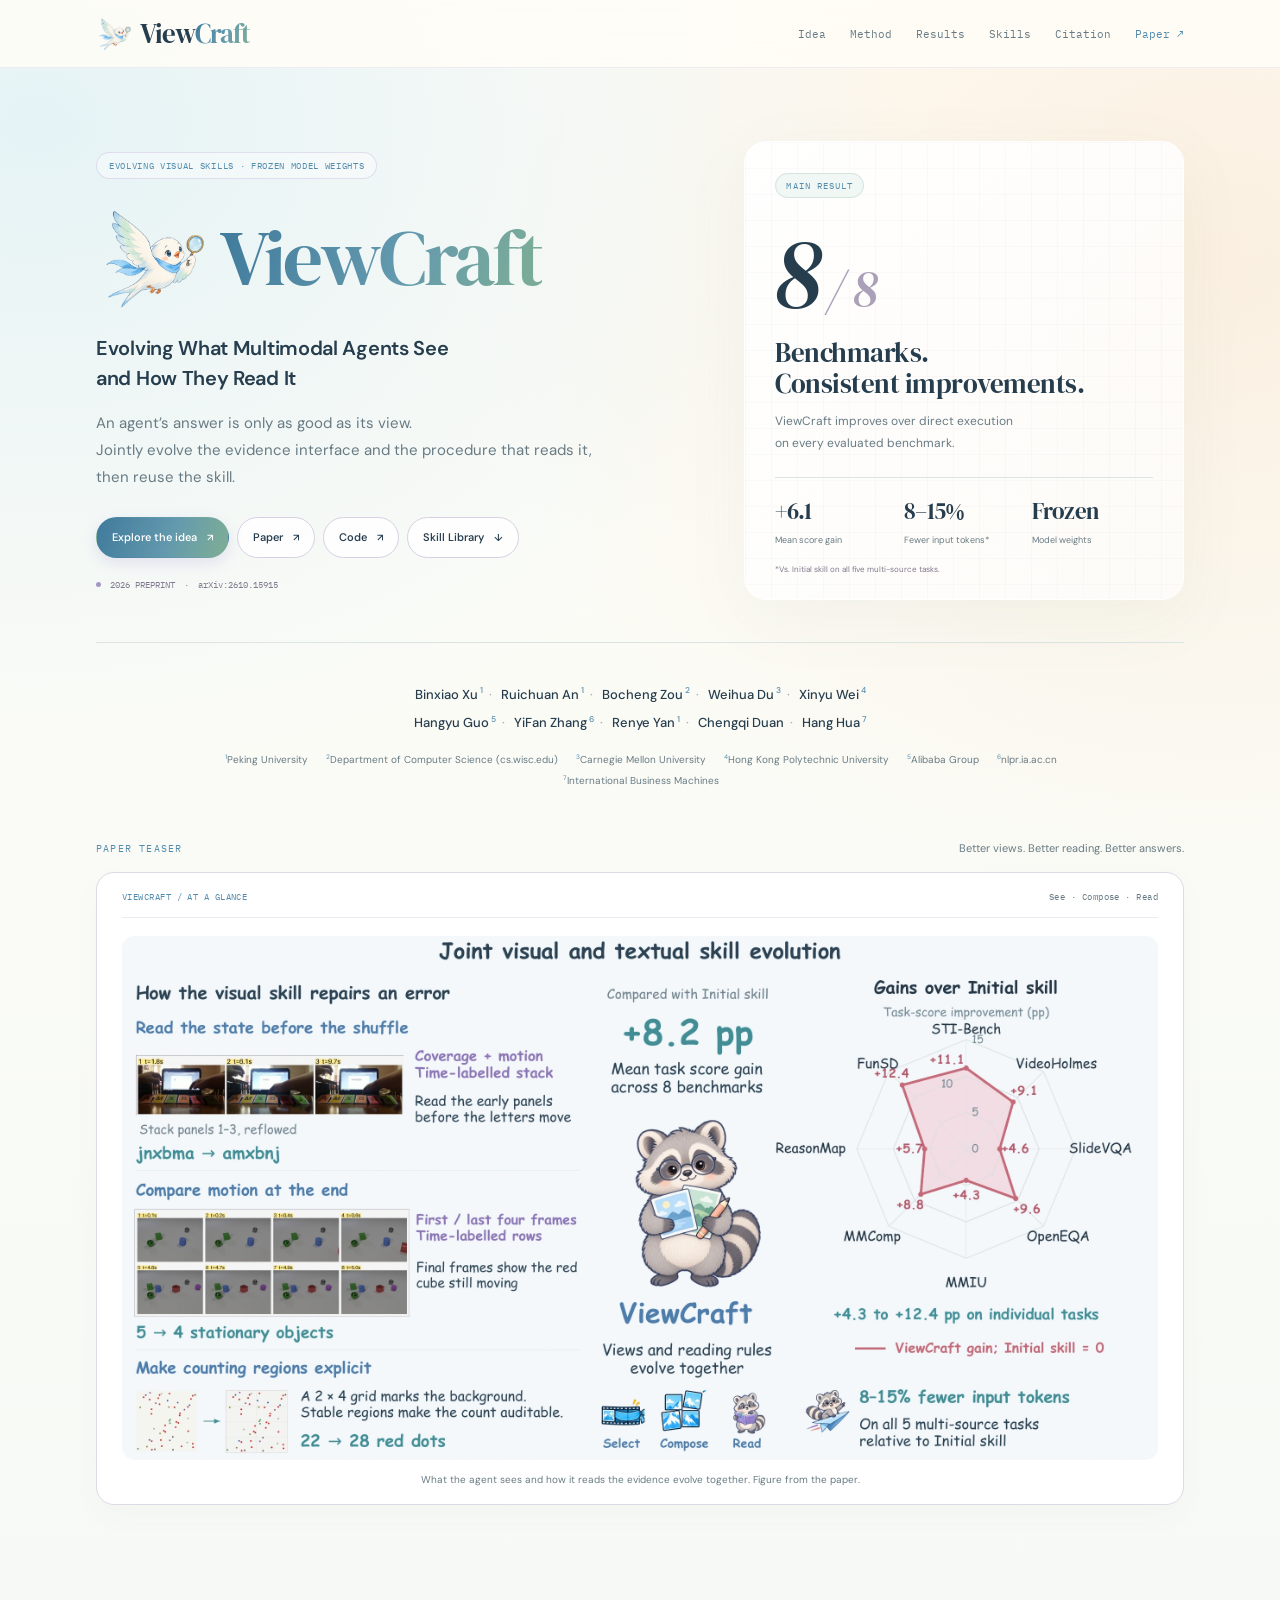
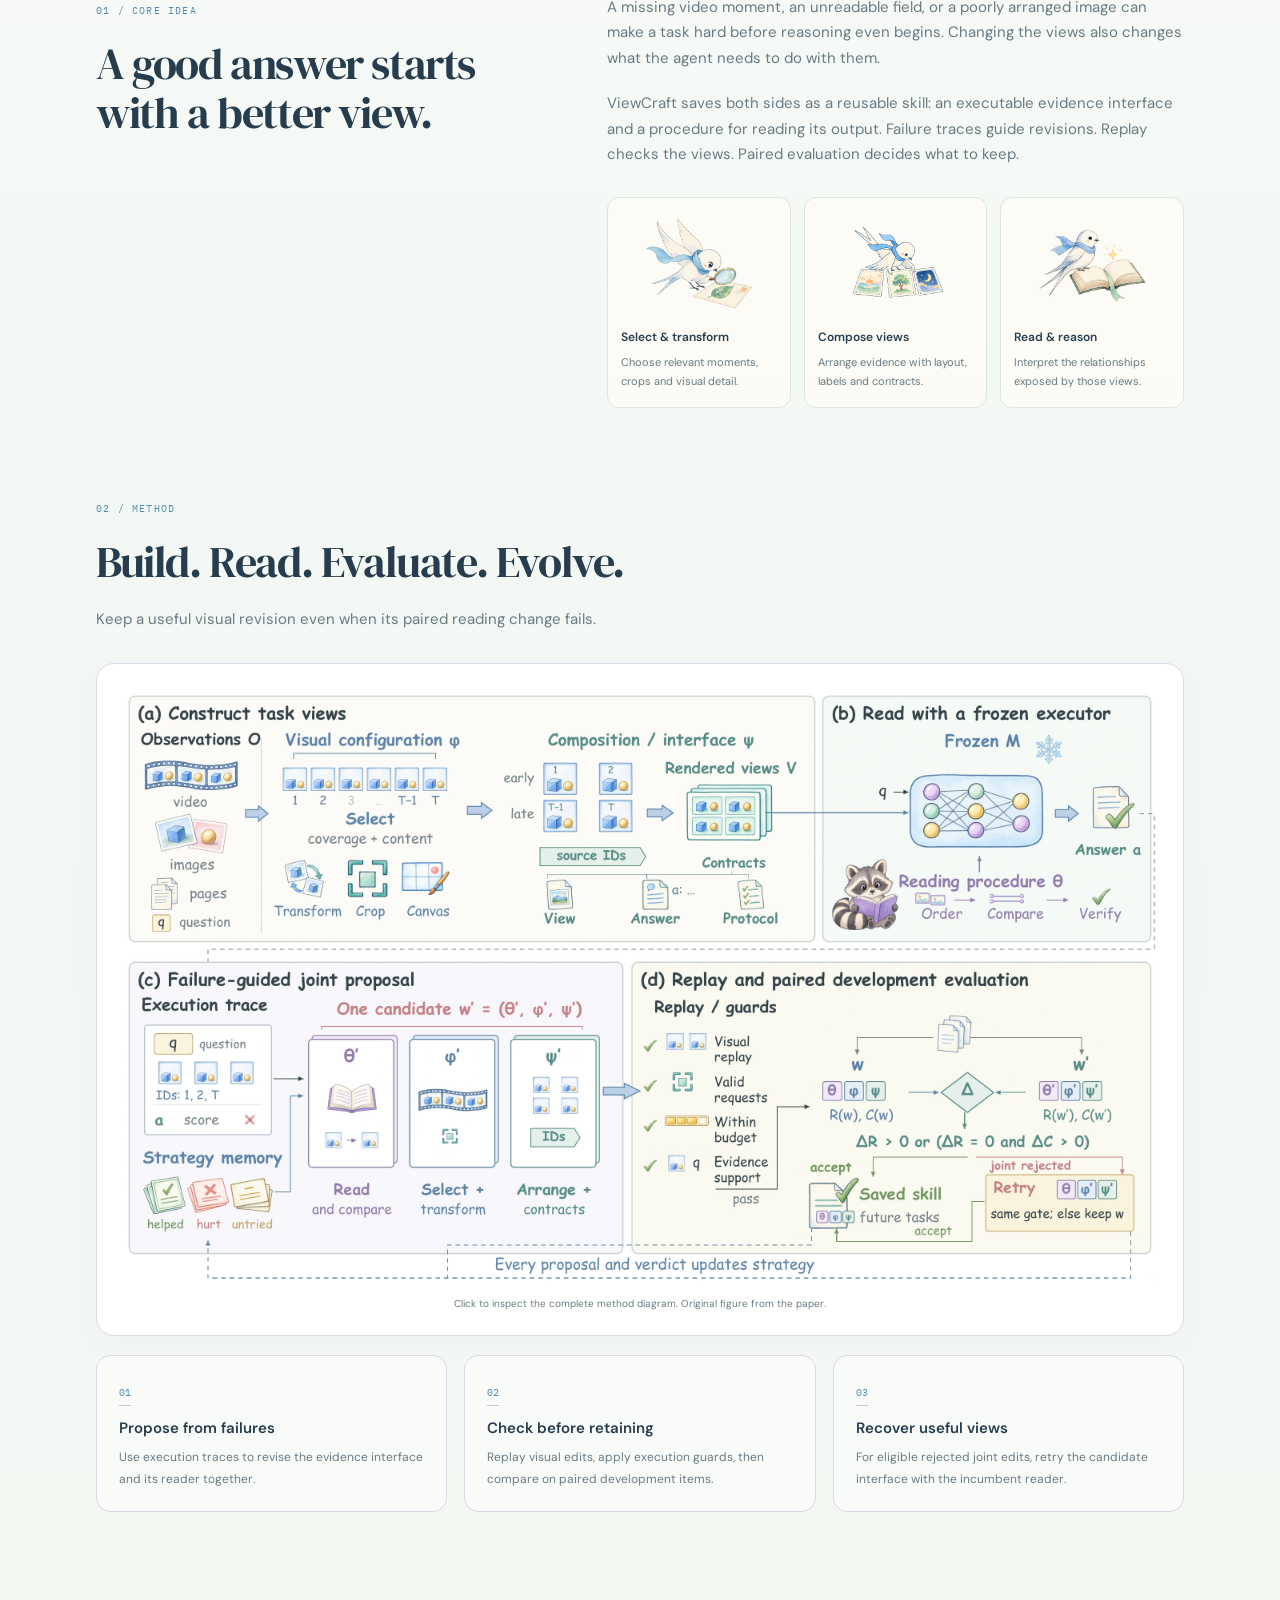
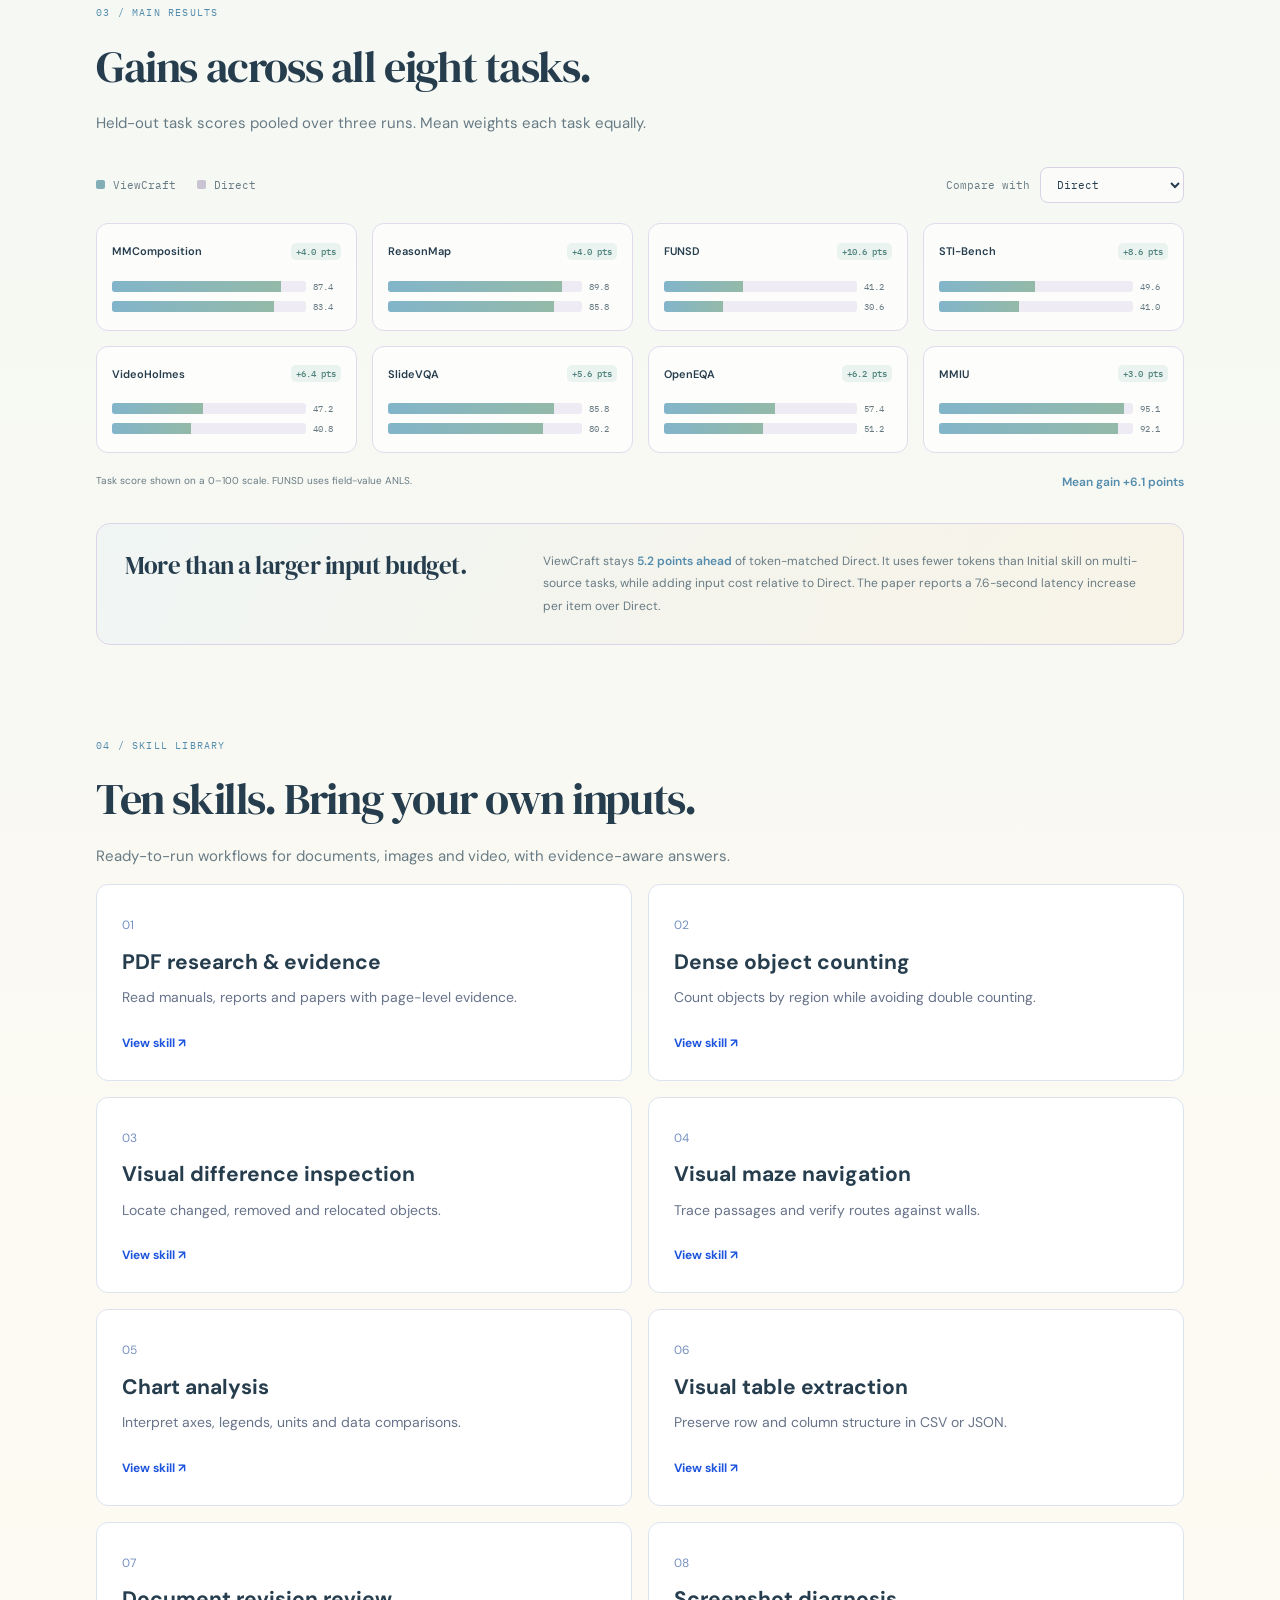
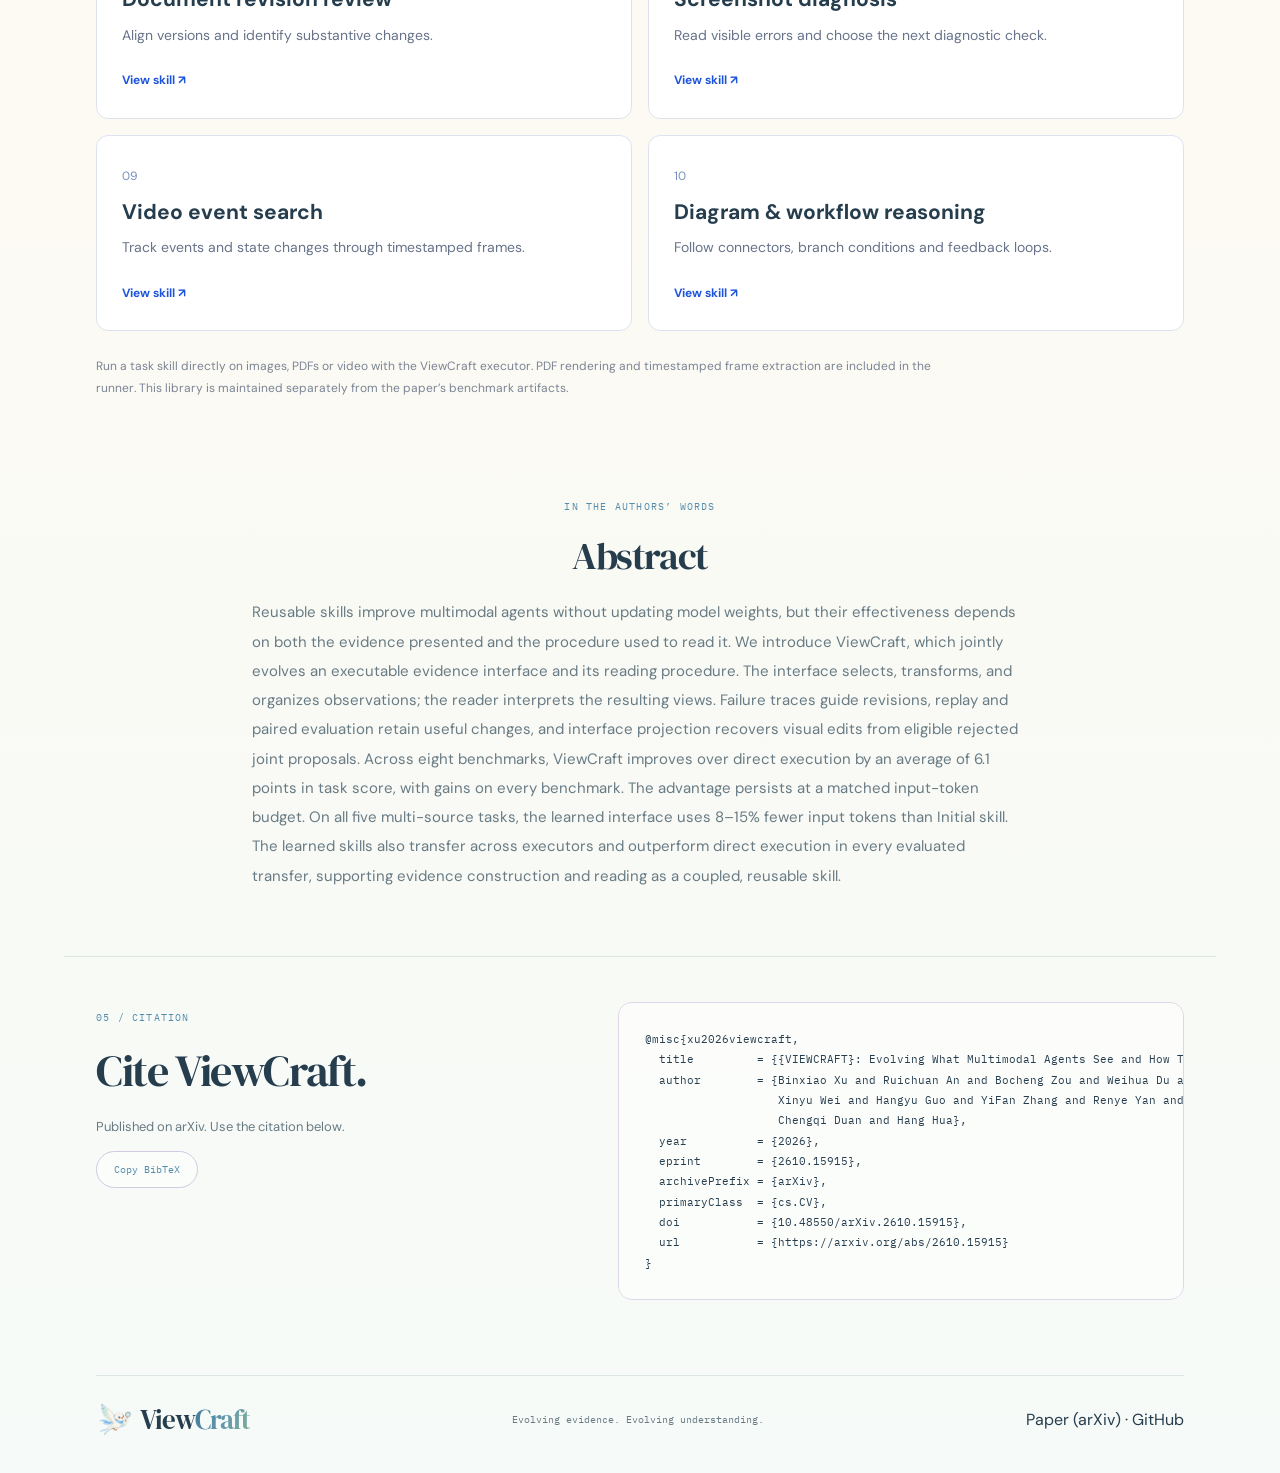
==== commit c1996d9e: "Publish arXiv paper links and official citation" ====
--- a/website/index.html
+++ b/website/index.html
@@ -12,7 +12,7 @@
 <meta property="og:image" content="https://little-fridge.github.io/ViewCraft-page/assets/brand/viewcraft-banner.png">
 </head>
 <body>
-<header><div class="nav-inner"><a class="wordmark" href="#" aria-label="ViewCraft home"><img class="nav-mark" src="assets/brand/viewcraft-mark.png" alt="" width="36" height="36">View<span>Craft</span></a><nav aria-label="Main navigation"><a href="#idea">Idea</a><a href="#method">Method</a><a href="#results">Results</a><a href="#skills">Skills</a><a href="#citation">Citation</a><a class="nav-paper" href="assets/ViewCraft.pdf">Paper ↗</a></nav></div></header>
+<header><div class="nav-inner"><a class="wordmark" href="#" aria-label="ViewCraft home"><img class="nav-mark" src="assets/brand/viewcraft-mark.png" alt="" width="36" height="36">View<span>Craft</span></a><nav aria-label="Main navigation"><a href="#idea">Idea</a><a href="#method">Method</a><a href="#results">Results</a><a href="#skills">Skills</a><a href="#citation">Citation</a><a class="nav-paper" href="https://arxiv.org/abs/2610.15915">Paper ↗</a></nav></div></header>
 <main>
 <section class="hero">
 <div class="hero-grid"><div class="hero-intro">
@@ -20,11 +20,11 @@
 <div class="hero-brand"><img src="assets/brand/viewcraft-mark.png" alt="" width="96" height="96"><h1>ViewCraft</h1></div>
 <p class="hero-title">Evolving What Multimodal Agents See<br> and How They Read It</p>
 <p class="hero-copy">An agent’s answer is only as good as its view.<br> Jointly evolve the evidence interface and the procedure that reads it, then reuse the skill.</p>
-<div class="actions"><a class="primary" href="#idea">Explore the idea <span>↗</span></a><a href="assets/ViewCraft.pdf">Paper <span>↗</span></a><a href="https://github.com/Little-Fridge/ViewCraft">Code <span>↗</span></a><a href="#skills">Skill Library <span>↓</span></a></div>
-<div class="preprint-note"><span></span> 2026 PREPRINT <i>·</i> arXiv submission pending</div>
+<div class="actions"><a class="primary" href="#idea">Explore the idea <span>↗</span></a><a href="https://arxiv.org/abs/2610.15915">Paper <span>↗</span></a><a href="https://github.com/Little-Fridge/ViewCraft">Code <span>↗</span></a><a href="#skills">Skill Library <span>↓</span></a></div>
+<div class="preprint-note"><span></span> 2026 PREPRINT <i>·</i> arXiv:2610.15915</div>
 </div><aside class="hero-result" aria-label="Main result">
 <span class="result-pill">MAIN RESULT</span><div class="big-result">8<span>/ 8</span></div><h2>Benchmarks.<br> Consistent improvements.</h2><p>ViewCraft improves over direct execution<br> on every evaluated benchmark.</p><div class="hero-stats"><div><strong>+6.1</strong><span>Mean score gain</span></div><div><strong>8–15%</strong><span>Fewer input tokens*</span></div><div><strong>Frozen</strong><span>Model weights</span></div></div><small>*Vs. Initial skill on all five multi-source tasks.</small></aside></div>
-<div class="author-block"><div class="authors">Binxiao Xu<sup>1</sup><span>·</span> Ruichuan An<sup>1</sup><span>·</span> Bocheng Zou<sup>2</sup><span>·</span> Weihua Du<sup>3</sup><span>·</span> Xinyu Wei<sup>4</sup><br> Hangyu Guo<sup>5</sup><span>·</span> Renye Yan<sup>1</sup><span>·</span> YiFan Zhang<sup>6</sup><span>·</span> Hang Hua<sup>7</sup></div>
+<div class="author-block"><div class="authors">Binxiao Xu<sup>1</sup><span>·</span> Ruichuan An<sup>1</sup><span>·</span> Bocheng Zou<sup>2</sup><span>·</span> Weihua Du<sup>3</sup><span>·</span> Xinyu Wei<sup>4</sup><br> Hangyu Guo<sup>5</sup><span>·</span> YiFan Zhang<sup>6</sup><span>·</span> Renye Yan<sup>1</sup><span>·</span> Chengqi Duan<span>·</span> Hang Hua<sup>7</sup></div>
 <div class="affiliations"><span><sup>1</sup>Peking University</span><span><sup>2</sup>Department of Computer Science (cs.wisc.edu)</span><span><sup>3</sup>Carnegie Mellon University</span><span><sup>4</sup>Hong Kong Polytechnic University</span><span><sup>5</sup>Alibaba Group</span><span><sup>6</sup>nlpr.ia.ac.cn</span><span><sup>7</sup>International Business Machines</span></div>
 </div>
 <div class="teaser-heading"><span class="eyebrow">PAPER TEASER</span><span>Better views. Better reading. Better answers.</span></div>
@@ -33,18 +33,20 @@
 <section id="idea" class="idea section"><div class="section-heading"><span class="eyebrow">01 / Core idea</span><h2>A good answer starts<br> with a better view.</h2></div><div class="idea-body"><p>A missing video moment, an unreadable field, or a poorly arranged image can make a task hard before reasoning even begins. Changing the views also changes what the agent needs to do with them.</p><p>ViewCraft saves both sides as a reusable skill: an executable evidence interface and a procedure for reading its output. Failure traces guide revisions. Replay checks the views. Paired evaluation decides what to keep.</p><div class="components"><div><img class="concept-icon" src="assets/brand/see-icon.png" alt="" width="72" height="72"><h3>Select & transform</h3><p>Choose relevant moments, crops and visual detail.</p></div><div><img class="concept-icon" src="assets/brand/arrange-icon.png" alt="" width="72" height="72"><h3>Compose views</h3><p>Arrange evidence with layout, labels and contracts.</p></div><div><img class="concept-icon" src="assets/brand/read-icon.png" alt="" width="72" height="72"><h3>Read & reason</h3><p>Interpret the relationships exposed by those views.</p></div></div></div></section>
 <section id="method" class="section method"><div class="section-heading"><span class="eyebrow">02 / Method</span><h2>Build. Read. Evaluate. Evolve.</h2><p>Keep a useful visual revision even when its paired reading change fails.</p></div><figure class="paper-figure"><a href="assets/method.webp" target="_blank" rel="noopener" aria-label="Open method diagram at full resolution"><img loading="lazy" src="assets/method.webp" alt="ViewCraft pipeline: evidence construction, frozen executor, failure-guided proposals, replay screening, paired evaluation and interface projection"></a><figcaption>Click to inspect the complete method diagram. Original figure from the paper.</figcaption></figure><div class="method-notes"><div><span>01</span><h3>Propose from failures</h3><p>Use execution traces to revise the evidence interface and its reader together.</p></div><div><span>02</span><h3>Check before retaining</h3><p>Replay visual edits, apply execution guards, then compare on paired development items.</p></div><div><span>03</span><h3>Recover useful views</h3><p>For eligible rejected joint edits, retry the candidate interface with the incumbent reader.</p></div></div></section>
 <section id="results" class="results section"><div class="section-heading"><span class="eyebrow">03 / Main results</span><h2>Gains across all eight tasks.</h2><p>Held-out task scores pooled over three runs. Mean weights each task equally.</p></div><div class="result-toolbar"><div class="legend"><span class="blue"></span>ViewCraft<span class="gray"></span><span id="legend-baseline">Direct</span></div><label>Compare with <select id="baseline"><option value="direct">Direct</option><option value="initial">Initial skill</option><option value="text">Text-only</option><option value="interface">Interface-only</option></select></label></div><div id="chart" class="chart" aria-label="Benchmark task-score comparison"></div><div class="results-foot"><span>Task score shown on a 0–100 scale. FUNSD uses field-value ANLS.</span><strong id="mean-gain">Mean gain +6.1 points</strong></div><div class="takeaway"><h3>More than a larger input budget.</h3><p>ViewCraft stays <b>5.2 points ahead</b> of token-matched Direct. It uses fewer tokens than Initial skill on multi-source tasks, while adding input cost relative to Direct. The paper reports a 7.6-second latency increase per item over Direct.</p></div></section>
-<section id="skills" class="section"><div class="section-heading"><span class="eyebrow">04 / Skill library</span><h2>Ten skills. Bring your own inputs.</h2><p>Ready-to-run workflows for documents, images and video, with evidence-aware answers.</p></div><div class="skill-grid"><a class="skill-card" href="https://github.com/Little-Fridge/ViewCraft/tree/main/skill-library/pdf-reading"><span>01</span><h3>PDF research & evidence</h3><p>Read manuals, reports and papers with page-level evidence.</p><b>View skill ↗</b></a><a class="skill-card" href="https://github.com/Little-Fridge/ViewCraft/tree/main/skill-library/dense-counting"><span>02</span><h3>Dense object counting</h3><p>Count objects by region while avoiding double counting.</p><b>View skill ↗</b></a><a class="skill-card" href="https://github.com/Little-Fridge/ViewCraft/tree/main/skill-library/spot-differences"><span>03</span><h3>Visual difference inspection</h3><p>Locate changed, removed and relocated objects.</p><b>View skill ↗</b></a><a class="skill-card" href="https://github.com/Little-Fridge/ViewCraft/tree/main/skill-library/maze-solving"><span>04</span><h3>Visual maze navigation</h3><p>Trace passages and verify routes against walls.</p><b>View skill ↗</b></a><a class="skill-card" href="https://github.com/Little-Fridge/ViewCraft/tree/main/skill-library/chart-reading"><span>05</span><h3>Chart analysis</h3><p>Interpret axes, legends, units and data comparisons.</p><b>View skill ↗</b></a><a class="skill-card" href="https://github.com/Little-Fridge/ViewCraft/tree/main/skill-library/table-extraction"><span>06</span><h3>Visual table extraction</h3><p>Preserve row and column structure in CSV or JSON.</p><b>View skill ↗</b></a><a class="skill-card" href="https://github.com/Little-Fridge/ViewCraft/tree/main/skill-library/document-comparison"><span>07</span><h3>Document revision review</h3><p>Align versions and identify substantive changes.</p><b>View skill ↗</b></a><a class="skill-card" href="https://github.com/Little-Fridge/ViewCraft/tree/main/skill-library/screenshot-troubleshooting"><span>08</span><h3>Screenshot diagnosis</h3><p>Read visible errors and choose the next diagnostic check.</p><b>View skill ↗</b></a><a class="skill-card" href="https://github.com/Little-Fridge/ViewCraft/tree/main/skill-library/video-event-localization"><span>09</span><h3>Video event search</h3><p>Track events and state changes through timestamped frames.</p><b>View skill ↗</b></a><a class="skill-card" href="https://github.com/Little-Fridge/ViewCraft/tree/main/skill-library/diagram-understanding"><span>10</span><h3>Diagram & workflow reasoning</h3><p>Follow connectors, branch conditions and feedback loops.</p><b>View skill ↗</b></a></div><p class="library-note">Run a task skill directly on images, PDFs or video with the ViewCraft executor. PDF rendering and timestamped frame extraction are included in the runner. This library is maintained separately from the paper’s benchmark artifacts. The code repository is currently private; access is required to view the files.</p></section>
+<section id="skills" class="section"><div class="section-heading"><span class="eyebrow">04 / Skill library</span><h2>Ten skills. Bring your own inputs.</h2><p>Ready-to-run workflows for documents, images and video, with evidence-aware answers.</p></div><div class="skill-grid"><a class="skill-card" href="https://github.com/Little-Fridge/ViewCraft/tree/main/skill-library/pdf-reading"><span>01</span><h3>PDF research & evidence</h3><p>Read manuals, reports and papers with page-level evidence.</p><b>View skill ↗</b></a><a class="skill-card" href="https://github.com/Little-Fridge/ViewCraft/tree/main/skill-library/dense-counting"><span>02</span><h3>Dense object counting</h3><p>Count objects by region while avoiding double counting.</p><b>View skill ↗</b></a><a class="skill-card" href="https://github.com/Little-Fridge/ViewCraft/tree/main/skill-library/spot-differences"><span>03</span><h3>Visual difference inspection</h3><p>Locate changed, removed and relocated objects.</p><b>View skill ↗</b></a><a class="skill-card" href="https://github.com/Little-Fridge/ViewCraft/tree/main/skill-library/maze-solving"><span>04</span><h3>Visual maze navigation</h3><p>Trace passages and verify routes against walls.</p><b>View skill ↗</b></a><a class="skill-card" href="https://github.com/Little-Fridge/ViewCraft/tree/main/skill-library/chart-reading"><span>05</span><h3>Chart analysis</h3><p>Interpret axes, legends, units and data comparisons.</p><b>View skill ↗</b></a><a class="skill-card" href="https://github.com/Little-Fridge/ViewCraft/tree/main/skill-library/table-extraction"><span>06</span><h3>Visual table extraction</h3><p>Preserve row and column structure in CSV or JSON.</p><b>View skill ↗</b></a><a class="skill-card" href="https://github.com/Little-Fridge/ViewCraft/tree/main/skill-library/document-comparison"><span>07</span><h3>Document revision review</h3><p>Align versions and identify substantive changes.</p><b>View skill ↗</b></a><a class="skill-card" href="https://github.com/Little-Fridge/ViewCraft/tree/main/skill-library/screenshot-troubleshooting"><span>08</span><h3>Screenshot diagnosis</h3><p>Read visible errors and choose the next diagnostic check.</p><b>View skill ↗</b></a><a class="skill-card" href="https://github.com/Little-Fridge/ViewCraft/tree/main/skill-library/video-event-localization"><span>09</span><h3>Video event search</h3><p>Track events and state changes through timestamped frames.</p><b>View skill ↗</b></a><a class="skill-card" href="https://github.com/Little-Fridge/ViewCraft/tree/main/skill-library/diagram-understanding"><span>10</span><h3>Diagram & workflow reasoning</h3><p>Follow connectors, branch conditions and feedback loops.</p><b>View skill ↗</b></a></div><p class="library-note">Run a task skill directly on images, PDFs or video with the ViewCraft executor. PDF rendering and timestamped frame extraction are included in the runner. This library is maintained separately from the paper’s benchmark artifacts.</p></section>
 <section class="abstract-section section"><span class="eyebrow">In the authors’ words</span><h2>Abstract</h2><p>Reusable skills improve multimodal agents without updating model weights, but their effectiveness depends on both the evidence presented and the procedure used to read it. We introduce ViewCraft, which jointly evolves an executable evidence interface and its reading procedure. The interface selects, transforms, and organizes observations; the reader interprets the resulting views. Failure traces guide revisions, replay and paired evaluation retain useful changes, and interface projection recovers visual edits from eligible rejected joint proposals. Across eight benchmarks, ViewCraft improves over direct execution by an average of 6.1 points in task score, with gains on every benchmark. The advantage persists at a matched input-token budget. On all five multi-source tasks, the learned interface uses 8–15% fewer input tokens than Initial skill. The learned skills also transfer across executors and outperform direct execution in every evaluated transfer, supporting evidence construction and reading as a coupled, reusable skill.</p></section>
-<section id="citation" class="citation section"><div><span class="eyebrow">05 / Citation</span><h2>Cite ViewCraft.</h2><p>Preprint citation. The arXiv identifier will be added after submission.</p><button id="copy-citation">Copy BibTeX</button><span id="copy-status" role="status"></span></div><pre id="bibtex">@misc{xu2026viewcraft,
-  title={ViewCraft: Evolving What Multimodal
-    Agents See and How They Read It},
-  author={Binxiao Xu and Ruichuan An and
-    Bocheng Zou and Weihua Du and Xinyu Wei
-    and Hangyu Guo and Renye Yan and
-    YiFan Zhang and Hang Hua},
-  year={2026},
-  note={Preprint}
+<section id="citation" class="citation section"><div><span class="eyebrow">05 / Citation</span><h2>Cite ViewCraft.</h2><p>Published on arXiv. Use the citation below.</p><button id="copy-citation">Copy BibTeX</button><span id="copy-status" role="status"></span></div><pre id="bibtex">@misc{xu2026viewcraft,
+  title         = {{VIEWCRAFT}: Evolving What Multimodal Agents See and How They Read It},
+  author        = {Binxiao Xu and Ruichuan An and Bocheng Zou and Weihua Du and
+                   Xinyu Wei and Hangyu Guo and YiFan Zhang and Renye Yan and
+                   Chengqi Duan and Hang Hua},
+  year          = {2026},
+  eprint        = {2610.15915},
+  archivePrefix = {arXiv},
+  primaryClass  = {cs.CV},
+  doi           = {10.48550/arXiv.2610.15915},
+  url           = {https://arxiv.org/abs/2610.15915}
 }</pre></section>
-</main><footer><a class="wordmark" href="#"><img class="nav-mark" src="assets/brand/viewcraft-mark.png" alt="" width="36" height="36">View<span>Craft</span></a><p>Evolving evidence. Evolving understanding.</p><div><a href="assets/ViewCraft.pdf">Paper PDF</a> · <a href="https://github.com/Little-Fridge/ViewCraft">GitHub</a></div></footer>
+</main><footer><a class="wordmark" href="#"><img class="nav-mark" src="assets/brand/viewcraft-mark.png" alt="" width="36" height="36">View<span>Craft</span></a><p>Evolving evidence. Evolving understanding.</p><div><a href="https://arxiv.org/abs/2610.15915">Paper (arXiv)</a> · <a href="https://github.com/Little-Fridge/ViewCraft">GitHub</a></div></footer>
 <script src="script.js"></script>
 </body></html>
